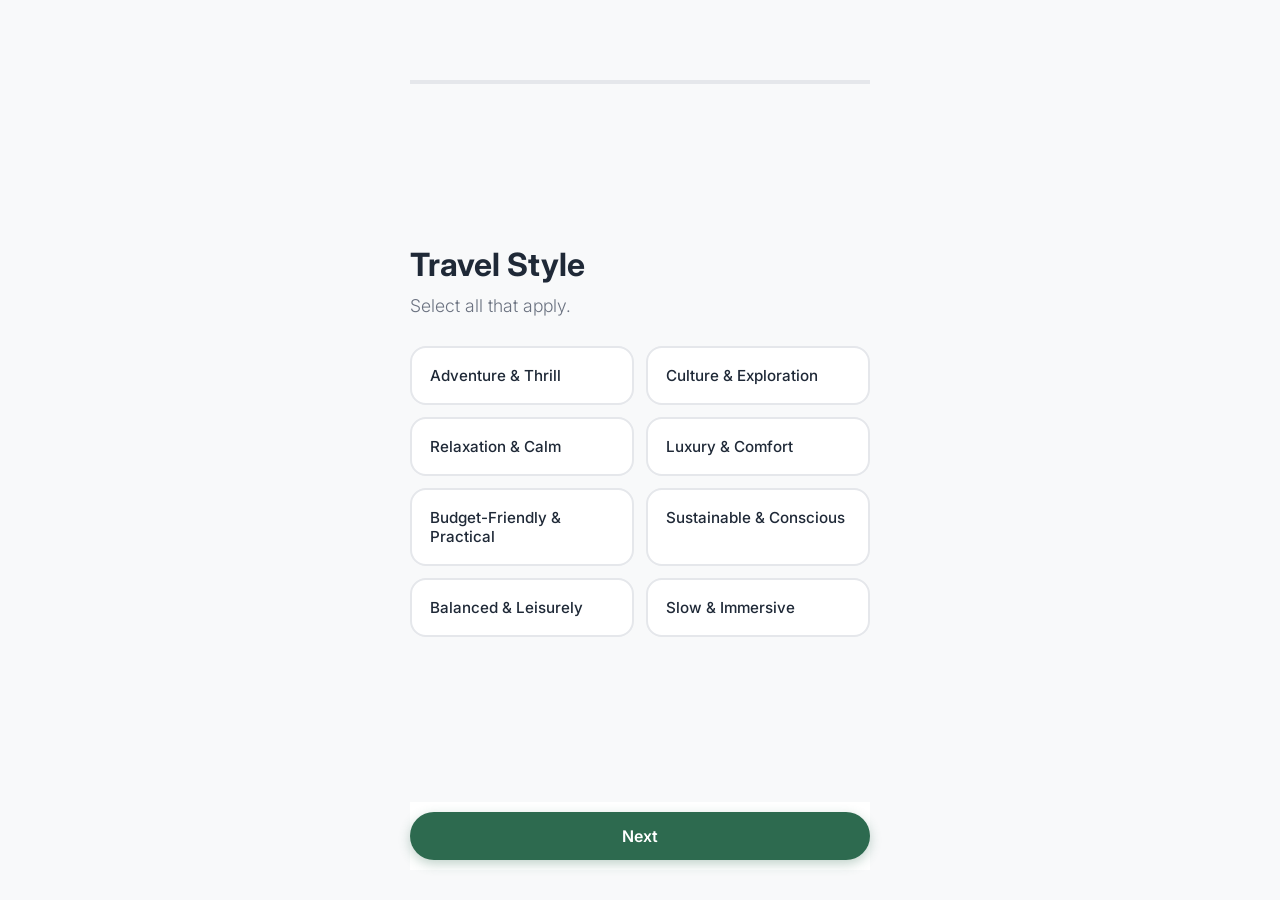
==== index.html @ 6dec11e9 "Initial commit" ====
<!DOCTYPE html>
<html lang="en">
<head>
    <meta charset="UTF-8">
    <meta name="viewport" content="width=device-width, initial-scale=1.0, maximum-scale=1.0, user-scalable=no">
    <title>Airfinity 🌎</title>
    <link rel="stylesheet" href="style.css">
    <link rel="preconnect" href="https://fonts.googleapis.com">
    <link rel="preconnect" href="https://fonts.gstatic.com" crossorigin>
    <link href="https://fonts.googleapis.com/css2?family=Inter:wght@300;400;600;800&display=swap" rel="stylesheet">
</head>
<body>

    <!-- Header -->
    <header id="app-header" class="hidden">
        <div class="logo">🌎 Airfinity</div>
        <nav>
            <span class="nav-link" onclick="app.showProfile()">Profile</span>
            <span class="nav-link" onclick="app.showFeed()">Feed</span>
        </nav>
    </header>

    <!-- Main Content -->
    <main>
        
        <!-- SECTION: Onboarding (Flash Card Style) -->
        <section id="onboarding">
            <!-- Progress Bar (Fixed Top) -->
            <div class="progress-track">
                <div class="progress-fill" id="progress-fill"></div>
            </div>

            <!-- Card Container -->
            <div id="card-container" class="card-enter">
                <!-- Content injected via JS -->
            </div>

            <!-- Navigation Buttons (Fixed Bottom) -->
            <div class="onboarding-nav">
                <button id="btn-back" class="btn btn-ghost hidden" onclick="onboarding.prevStep()">Back</button>
                <button id="btn-next" class="btn btn-primary" onclick="onboarding.nextStep()">Next</button>
            </div>
        </section>

        <!-- SECTION: Feed (TikTok Style) -->
        <section id="feed" class="hidden">
            <!-- Feed items injected via JS -->
        </section>

        <!-- SECTION: Profile -->
        <section id="profile" class="hidden">
            <div class="profile-header">
                <div class="avatar" id="profile-avatar">?</div>
                <h2 id="profile-name">User</h2>
                <p class="text-muted">Traveler Profile</p>
            </div>
            
            <div class="profile-section">
                <h3>My Preferences</h3>
                <div id="profile-prefs" class="pref-list"></div>
            </div>

            <div class="profile-section">
                <h3>Saved Locations</h3>
                <div id="profile-saved" class="saved-list">
                    <p class="text-muted">No saved locations yet.</p>
                </div>
            </div>
            
            <button class="btn btn-danger btn-block" onclick="app.resetApp()">Reset Profile</button>
        </section>

    </main>

    <!-- Details Modal -->
    <div id="modal">
        <div class="modal-content">
            <div class="modal-hero">
                <img src="" alt="" class="modal-img" id="modal-img">
                <button class="modal-close" onclick="app.closeModal()">✕</button>
            </div>
            <div class="modal-body">
                <h2 id="modal-title">Location Name</h2>
                <div class="match-badge" id="modal-score">95% Match</div>
                <p id="modal-desc" class="text-muted">Description...</p>
                
                <div id="modal-tags" class="feed-tags"></div>

                <div style="margin-top: 30px;">
                    <button class="btn btn-primary btn-block" id="modal-save-btn">Save Location</button>
                    <a href="#" target="_blank" id="modal-book-btn" class="btn btn-outline btn-block book-link">Book Now</a>
                </div>
            </div>
        </div>
    </div>

    <script src="script.js"></script>
</body>
</html>
---- style.css ----
/* --- VARIABLES & RESET --- */
:root {
    /* Palette: Earthy Greens, Black/White, Blue Accents */
    --primary: #2d6a4f;       /* Deep Earthy Green */
    --primary-hover: #1b4332;
    --accent: #4cc9f0;        /* Bright Blue */
    --accent-dark: #0077b6;
    
    --bg-body: #f8f9fa;
    --text-main: #1f2937;
    --text-muted: #6b7280;
    --card-bg: #ffffff;
    
    --radius-btn: 50px;
    --radius-card: 24px;
    --shadow: 0 10px 30px -10px rgba(0,0,0,0.15);
}

* {
    box-sizing: border-box;
    margin: 0;
    padding: 0;
    font-family: 'Inter', sans-serif;
    -webkit-tap-highlight-color: transparent;
}

body {
    background-color: var(--bg-body);
    color: var(--text-main);
    height: 100dvh;
    overflow: hidden;
    display: flex;
    flex-direction: column;
}

/* --- UTILITIES --- */
.hidden { display: none !important; }
.flex { display: flex; }
.flex-col { flex-direction: column; }
.center { align-items: center; justify-content: center; }
.text-muted { color: var(--text-muted); }

/* --- BUTTONS --- */
.btn {
    border: none;
    padding: 14px 32px;
    border-radius: var(--radius-btn);
    font-weight: 600;
    cursor: pointer;
    transition: all 0.2s ease;
    font-size: 1rem;
    display: inline-flex;
    align-items: center;
    justify-content: center;
    gap: 8px;
}
.btn:active { transform: scale(0.96); }
.btn-primary { background: var(--primary); color: white; width: 100%; box-shadow: 0 4px 12px rgba(45, 106, 79, 0.3); }
.btn-outline { border: 2px solid var(--primary); background: transparent; color: var(--primary); width: 100%; margin-top: 10px; text-decoration: none;}
.btn-ghost { background: transparent; color: var(--text-muted); width: auto; padding: 10px 20px; }
.btn-danger { background: #ef4444; color: white; width: 100%; margin-top: 40px; }

/* --- HEADER --- */
header {
    height: 60px;
    background: rgba(255, 255, 255, 0.95);
    backdrop-filter: blur(10px);
    display: flex;
    align-items: center;
    justify-content: space-between;
    padding: 0 24px;
    position: fixed;
    top: 0;
    width: 100%;
    z-index: 100;
    box-shadow: 0 1px 0 rgba(0,0,0,0.05);
}
.logo { font-size: 1.25rem; font-weight: 800; color: var(--text-main); letter-spacing: -0.5px; }
.nav-link { color: var(--primary); font-weight: 600; font-size: 0.95rem; cursor: pointer; margin-left: 20px; }

/* --- MAIN CONTAINER --- */
main {
    flex: 1;
    margin-top: 60px;
    height: calc(100dvh - 60px);
    position: relative;
    overflow: hidden;
}

/* --- ONBOARDING (Flash Card Style) --- */
#onboarding {
    height: 100%;
    display: flex;
    flex-direction: column;
    padding: 20px;
    max-width: 500px;
    margin: 0 auto;
    position: relative;
}

.progress-track {
    height: 4px;
    background: #e5e7eb;
    width: 100%;
    margin-bottom: 20px;
}
.progress-fill {
    height: 100%;
    background: var(--primary);
    width: 0%;
    transition: width 0.4s ease;
}

#card-container {
    flex: 1;
    display: flex;
    flex-direction: column;
    justify-content: center;
    overflow-y: auto; /* Allow scrolling if content is tall */
    padding-bottom: 80px; /* Space for bottom buttons */
}

/* Animation: Slide In From Right */
.card-enter {
    animation: slideInRight 0.4s cubic-bezier(0.16, 1, 0.3, 1);
}

@keyframes slideInRight {
    from { opacity: 0; transform: translateX(50px); }
    to { opacity: 1; transform: translateX(0); }
}

.onboarding-nav {
    position: absolute;
    bottom: 30px;
    left: 20px;
    right: 20px;
    display: flex;
    justify-content: space-between;
    background: white; /* Fallback for transparency */
    padding: 10px 0;
}

h2 { font-size: 2rem; line-height: 1.1; margin-bottom: 12px; color: var(--text-main); }
.subtitle { font-size: 1.1rem; color: var(--text-muted); margin-bottom: 30px; font-weight: 300; }

/* Options Grid */
.options-grid {
    display: grid;
    grid-template-columns: 1fr 1fr;
    gap: 12px;
    margin-bottom: 20px;
}
@media (max-width: 400px) { .options-grid { grid-template-columns: 1fr; } }

.option-card {
    background: white;
    border: 2px solid #e5e7eb;
    padding: 18px;
    border-radius: 16px;
    cursor: pointer;
    text-align: left;
    transition: all 0.2s;
    position: relative;
    overflow: hidden;
    font-size: 0.95rem;
    font-weight: 500;
}
.option-card.selected {
    border-color: var(--primary);
    background-color: #f0fdf4; /* Very light green */
    color: var(--primary);
}
.option-card.selected::after {
    content: '✓';
    position: absolute;
    right: 15px;
    top: 50%;
    transform: translateY(-50%);
    font-weight: bold;
}

.input-field {
    width: 100%;
    padding: 18px;
    border: 2px solid #e5e7eb;
    border-radius: 16px;
    font-size: 1.1rem;
    background: white;
    outline: none;
    transition: border 0.2s;
}
.input-field:focus { border-color: var(--primary); }

/* --- FEED SECTION --- */
#feed {
    height: 100%;
    width: 100%;
    overflow-y: scroll;
    scroll-snap-type: y mandatory;
    background: #000;
    position: relative;
}

.feed-item {
    height: 100dvh;
    width: 100%;
    scroll-snap-align: start;
    position: relative;
    display: flex;
    align-items: center;
    justify-content: center;
}

.feed-bg {
    position: absolute;
    top: 0; left: 0;
    width: 100%; height: 100%;
    object-fit: cover;
    z-index: 1;
}

/* Dark Gradient Overlay */
.feed-overlay {
    position: absolute;
    bottom: 0; left: 0;
    width: 100%;
    height: 50%; /* Cover bottom half */
    background: linear-gradient(to top, rgba(0,0,0,0.95) 10%, rgba(0,0,0,0.6) 50%, transparent 100%);
    z-index: 2;
    padding: 20px 20px 100px 20px; /* Bottom padding for interaction area */
    color: white;
    pointer-events: none;
}

.feed-info { pointer-events: auto; max-width: 90%; }
.feed-info h3 { font-size: 2rem; margin-bottom: 10px; text-shadow: 0 2px 4px rgba(0,0,0,0.5); font-weight: 700; }

.match-badge {
    background: var(--accent);
    color: #000;
    padding: 6px 12px;
    border-radius: 20px;
    font-size: 0.8rem;
    font-weight: 800;
    display: inline-block;
    margin-bottom: 12px;
    text-transform: uppercase;
    letter-spacing: 0.5px;
}

.feed-tags { display: flex; gap: 8px; flex-wrap: wrap; margin-top: 10px; }
.tag-pill { background: rgba(255,255,255,0.2); padding: 4px 10px; border-radius: 6px; font-size: 0.85rem; backdrop-filter: blur(4px); }

/* Floating Actions */
.feed-actions {
    position: absolute;
    right: 15px;
    bottom: 100px;
    z-index: 3;
    display: flex;
    flex-direction: column;
    gap: 20px;
    pointer-events: auto;
}

.action-btn {
    width: 56px;
    height: 56px;
    border-radius: 50%;
    background: rgba(255, 255, 255, 0.15);
    backdrop-filter: blur(10px);
    border: 1px solid rgba(255,255,255,0.2);
    color: white;
    display: flex;
    align-items: center;
    justify-content: center;
    font-size: 1.4rem;
    cursor: pointer;
    transition: all 0.2s;
}
.action-btn:active { transform: scale(0.85); }
.action-btn.saved { background: var(--primary); border-color: var(--primary); color: white; }

/* --- PROFILE SECTION --- */
#profile {
    height: 100%;
    overflow-y: auto;
    padding: 24px;
    background: var(--bg-body);
}
.profile-header { text-align: center; margin-bottom: 40px; padding-top: 20px; }
.avatar {
    width: 90px; height: 90px;
    background: var(--primary);
    color: white;
    font-size: 2.5rem;
    border-radius: 50%;
    display: flex;
    align-items: center;
    justify-content: center;
    margin: 0 auto 20px;
    box-shadow: var(--shadow);
}
.profile-section { margin-bottom: 40px; }
.profile-section h3 { 
    margin-bottom: 16px; 
    font-size: 0.9rem; 
    color: var(--text-muted); 
    text-transform: uppercase; 
    letter-spacing: 1px; 
    font-weight: 700;
}

.pref-list, .saved-list { display: grid; gap: 12px; }
.pref-item, .saved-item {
    background: white;
    padding: 16px;
    border-radius: 16px;
    box-shadow: 0 2px 8px rgba(0,0,0,0.04);
    display: flex;
    justify-content: space-between;
    align-items: center;
}
.saved-item img {
    width: 70px; height: 70px;
    object-fit: cover;
    border-radius: 12px;
    margin-right: 16px;
}
.saved-details h4 { font-size: 1.1rem; margin-bottom: 4px; }
.saved-details span { font-size: 0.85rem; color: var(--text-muted); }
.remove-btn { color: #ef4444; background: none; border: none; cursor: pointer; font-weight: 600; font-size: 0.9rem; }

/* --- MODAL --- */
#modal {
    position: fixed;
    top: 0; left: 0;
    width: 100%; height: 100%;
    background: rgba(0,0,0,0.6);
    z-index: 200;
    display: flex;
    align-items: flex-end; /* Slide up from bottom on mobile */
    justify-content: center;
    opacity: 0;
    pointer-events: none;
    transition: opacity 0.3s;
}
@media (min-width: 600px) { #modal { align-items: center; } }

#modal.active { opacity: 1; pointer-events: auto; }

.modal-content {
    background: white;
    width: 100%;
    max-width: 500px;
    border-radius: 24px 24px 0 0;
    overflow: hidden;
    max-height: 90vh;
    display: flex;
    flex-direction: column;
    transform: translateY(100%);
    transition: transform 0.3s cubic-bezier(0.16, 1, 0.3, 1);
}
@media (min-width: 600px) { 
    .modal-content { border-radius: 24px; transform: translateY(20px); opacity: 0; } 
}
#modal.active .modal-content { transform: translateY(0); opacity: 1; }

.modal-hero { position: relative; height: 250px; }
.modal-img { width: 100%; height: 100%; object-fit: cover; }
.modal-close {
    position: absolute; top: 15px; right: 15px;
    background: rgba(0,0,0,0.5); color: white;
    width: 36px; height: 36px; border-radius: 50%;
    display: flex; align-items: center; justify-content: center;
    cursor: pointer; border: none; backdrop-filter: blur(4px);
}

.modal-body { padding: 30px; overflow-y: auto; }
.modal-body h2 { font-size: 1.8rem; margin-bottom: 8px; }
.modal-body p { line-height: 1.6; margin: 15px 0; font-size: 1rem; }

.book-link {
    border-color: var(--accent-dark);
    color: var(--accent-dark);
    text-align: center;
    margin-top: 12px;
}
.book-link:hover { background: #f0f9ff; }
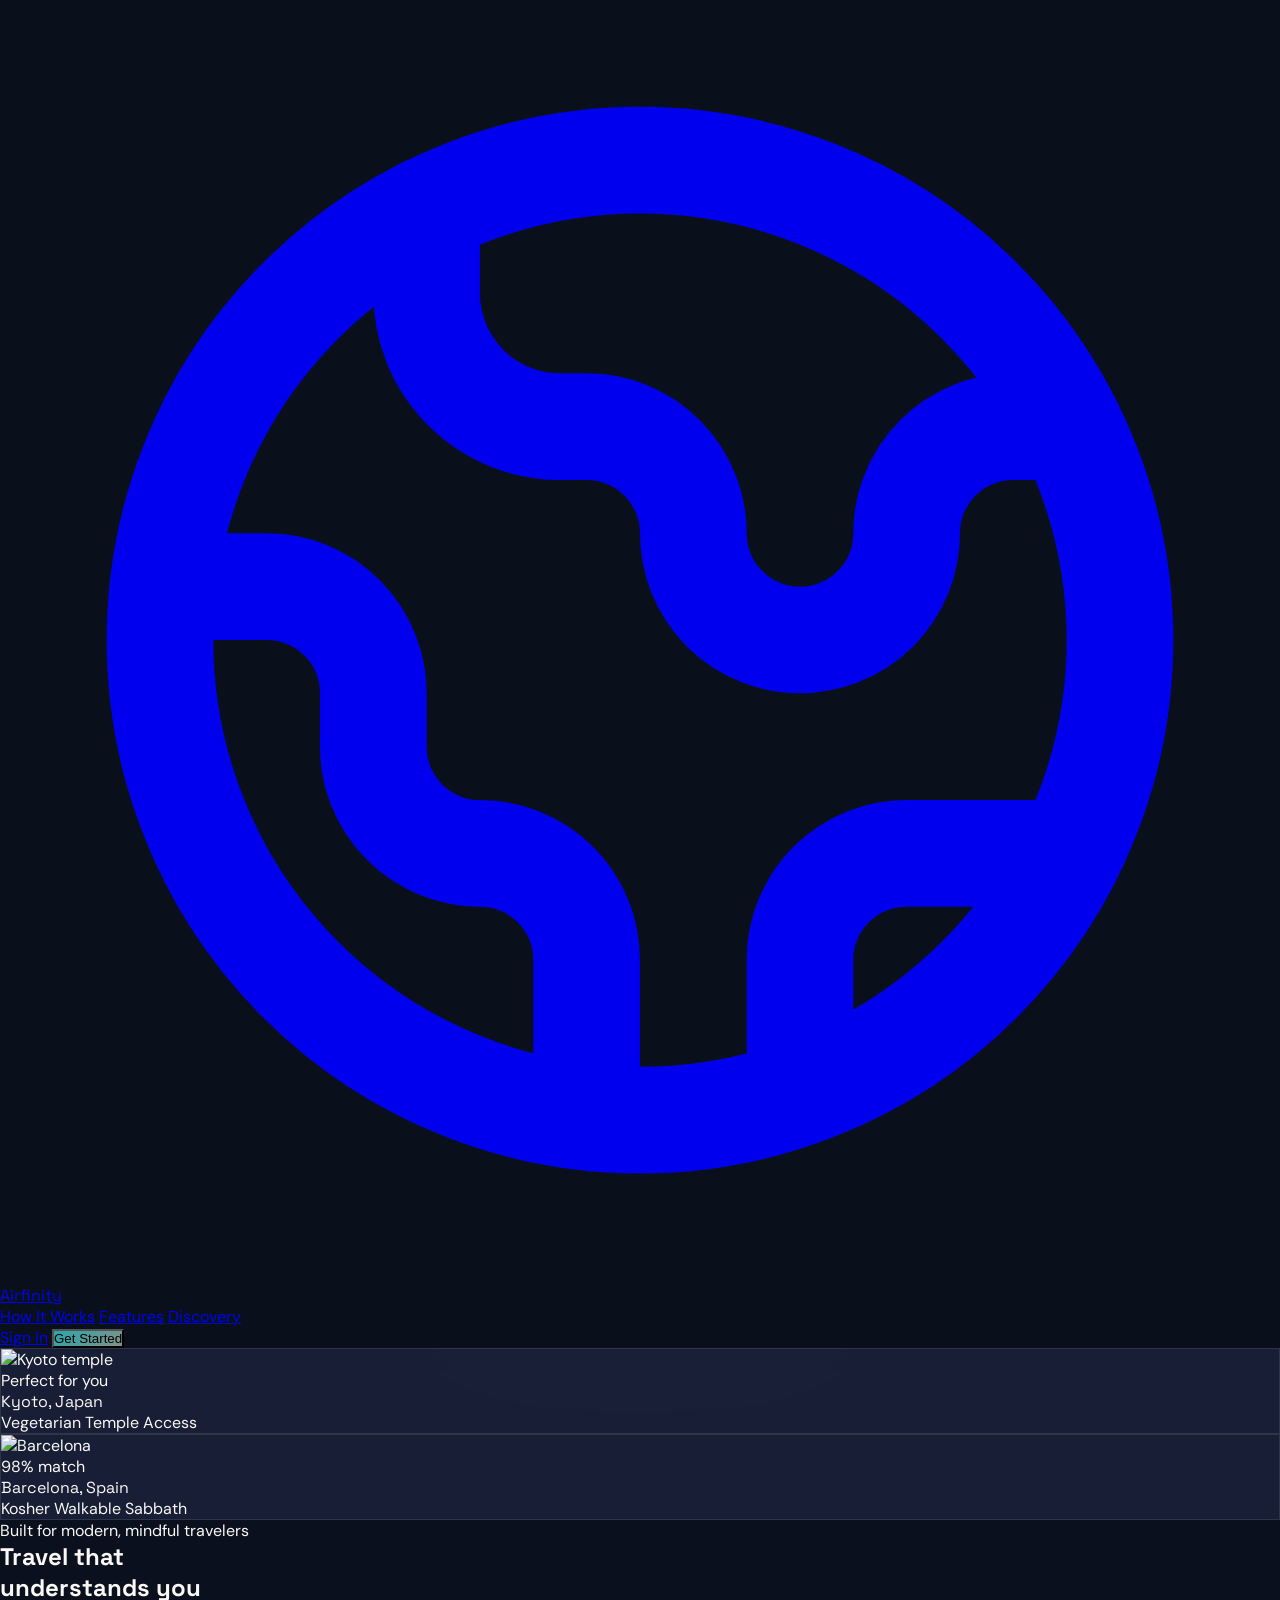
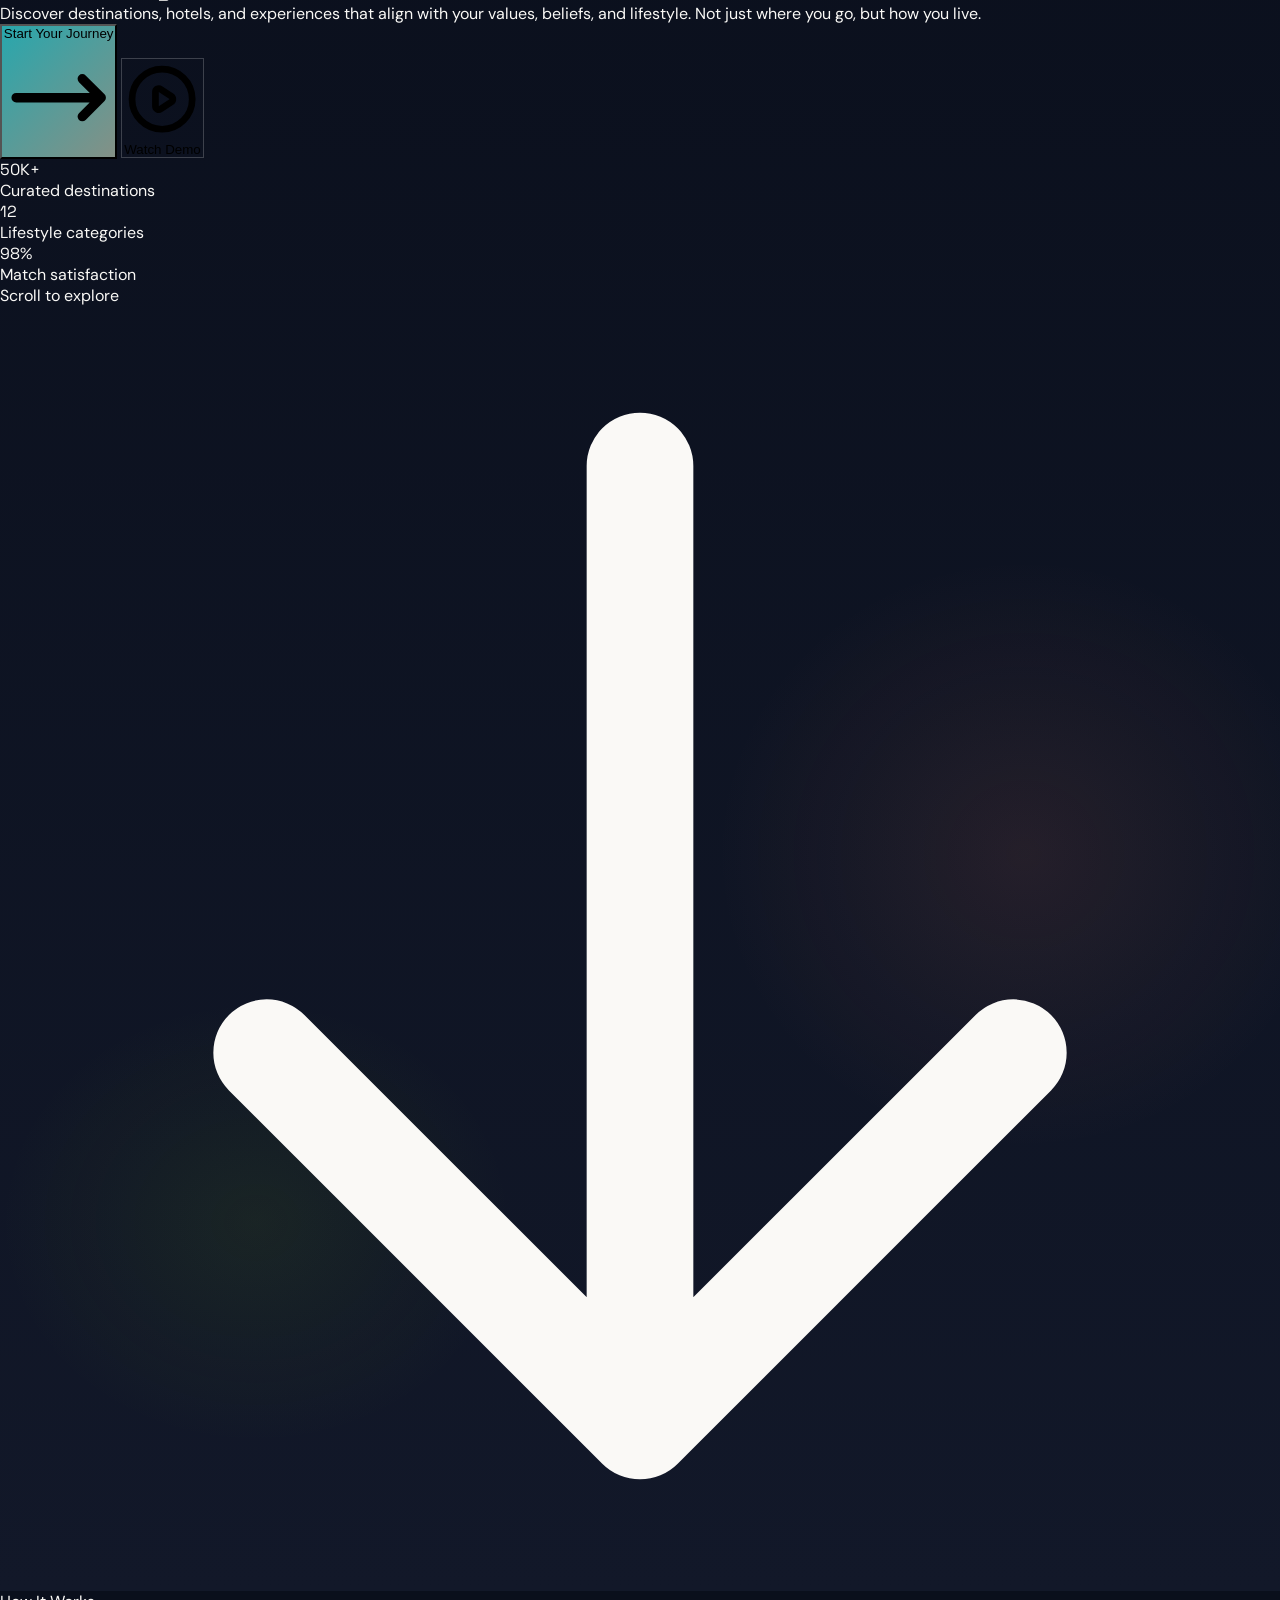
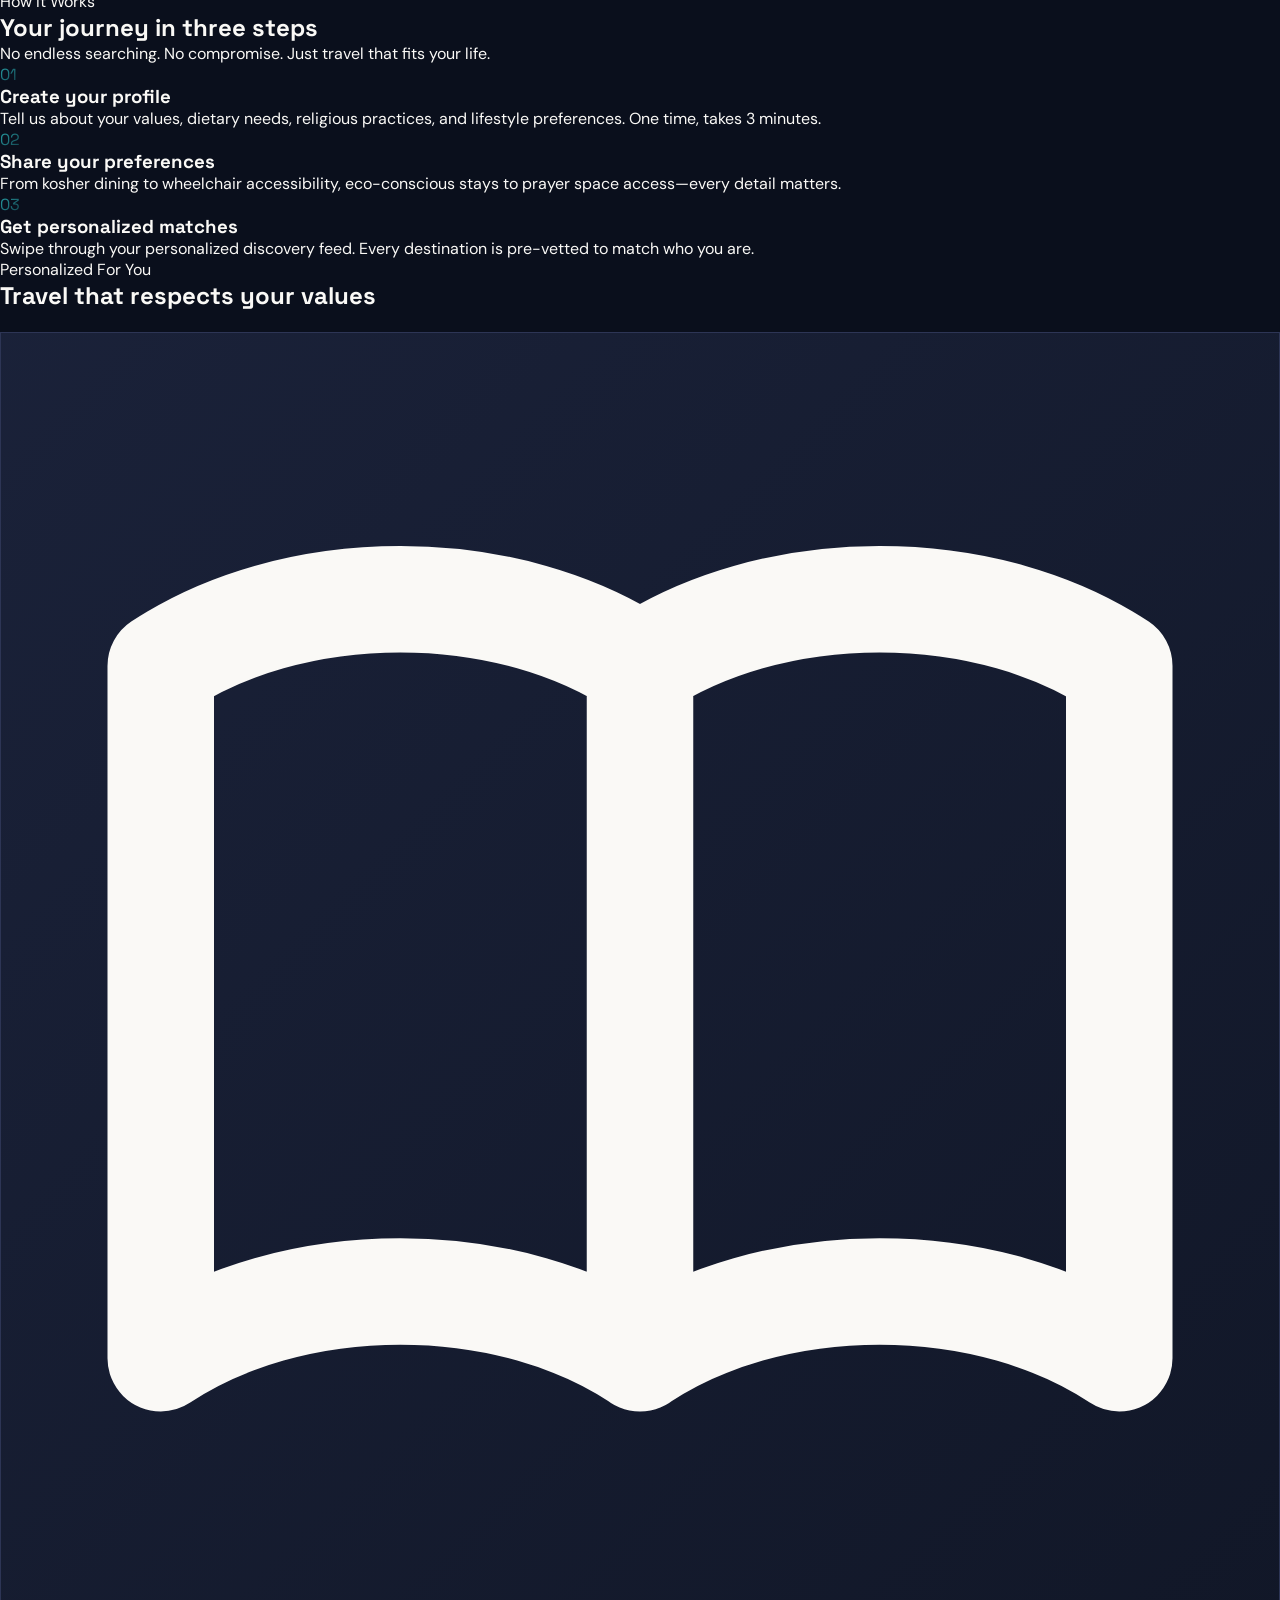
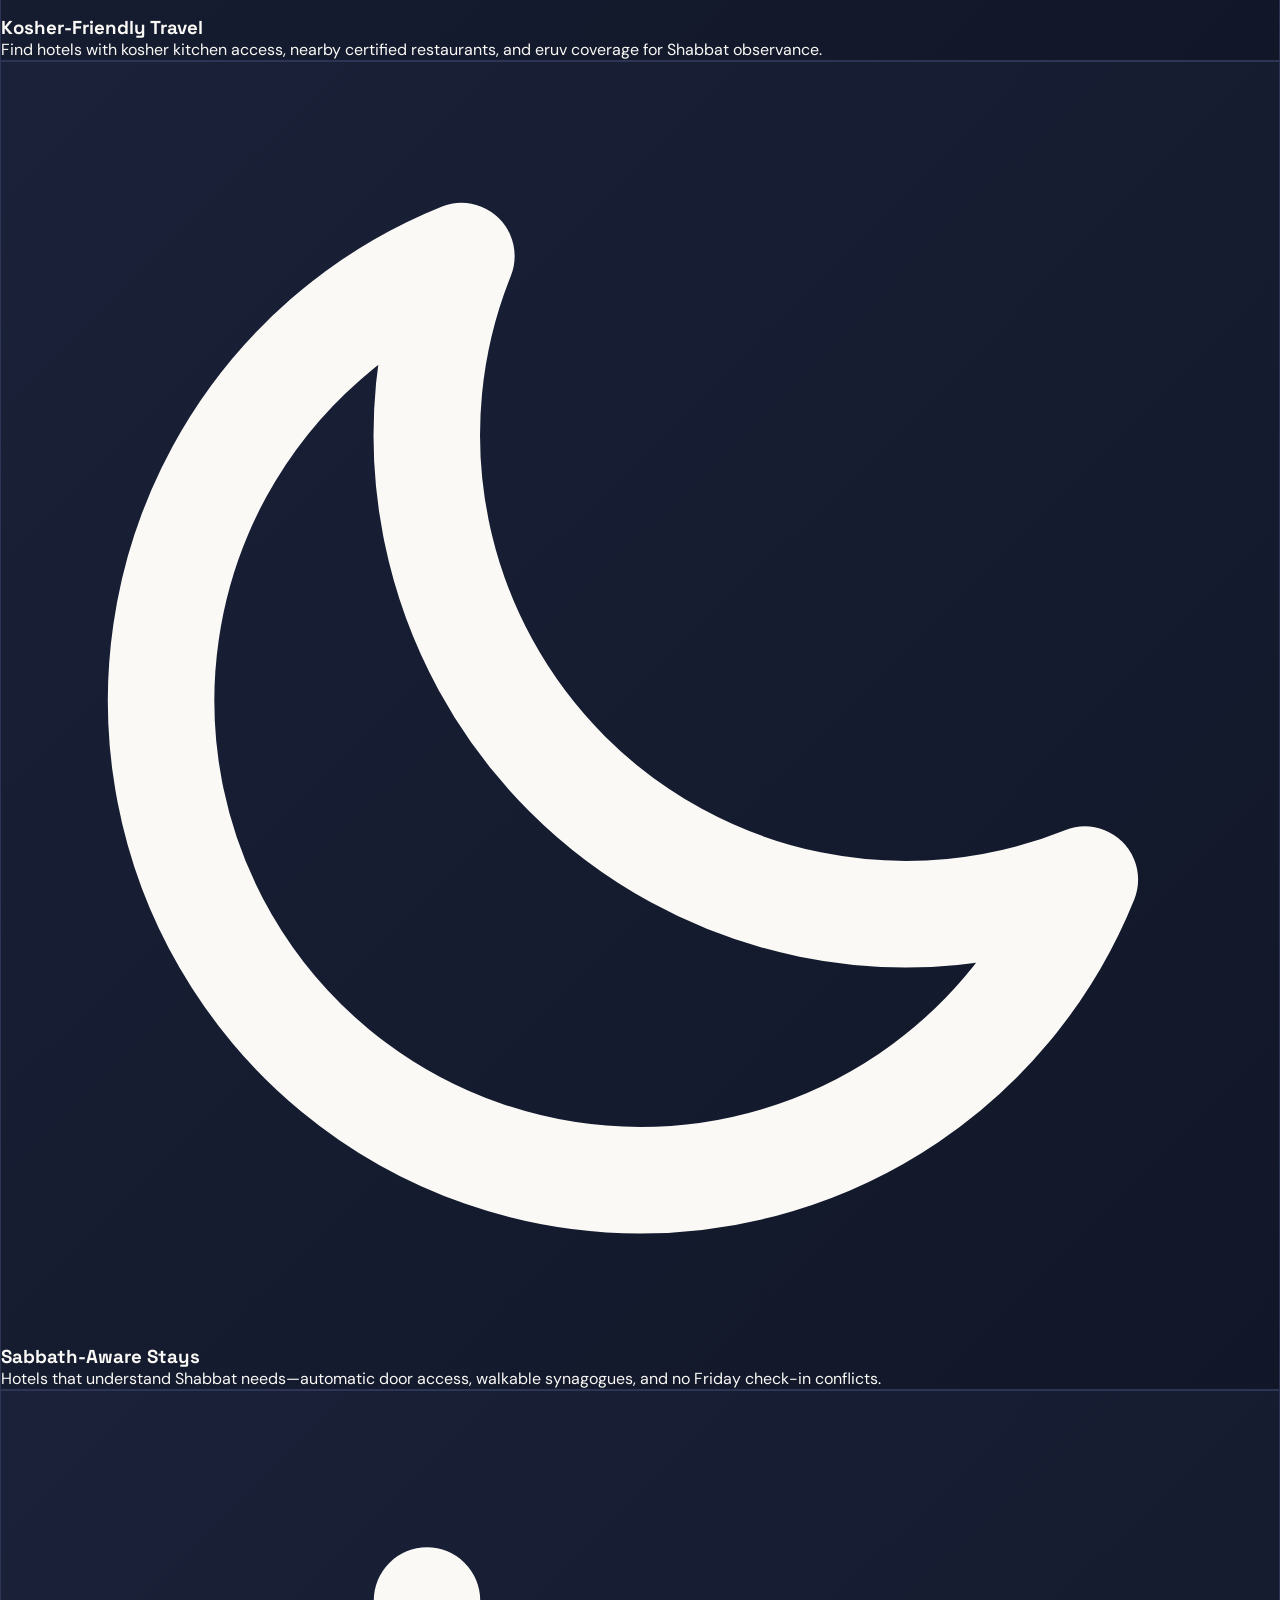
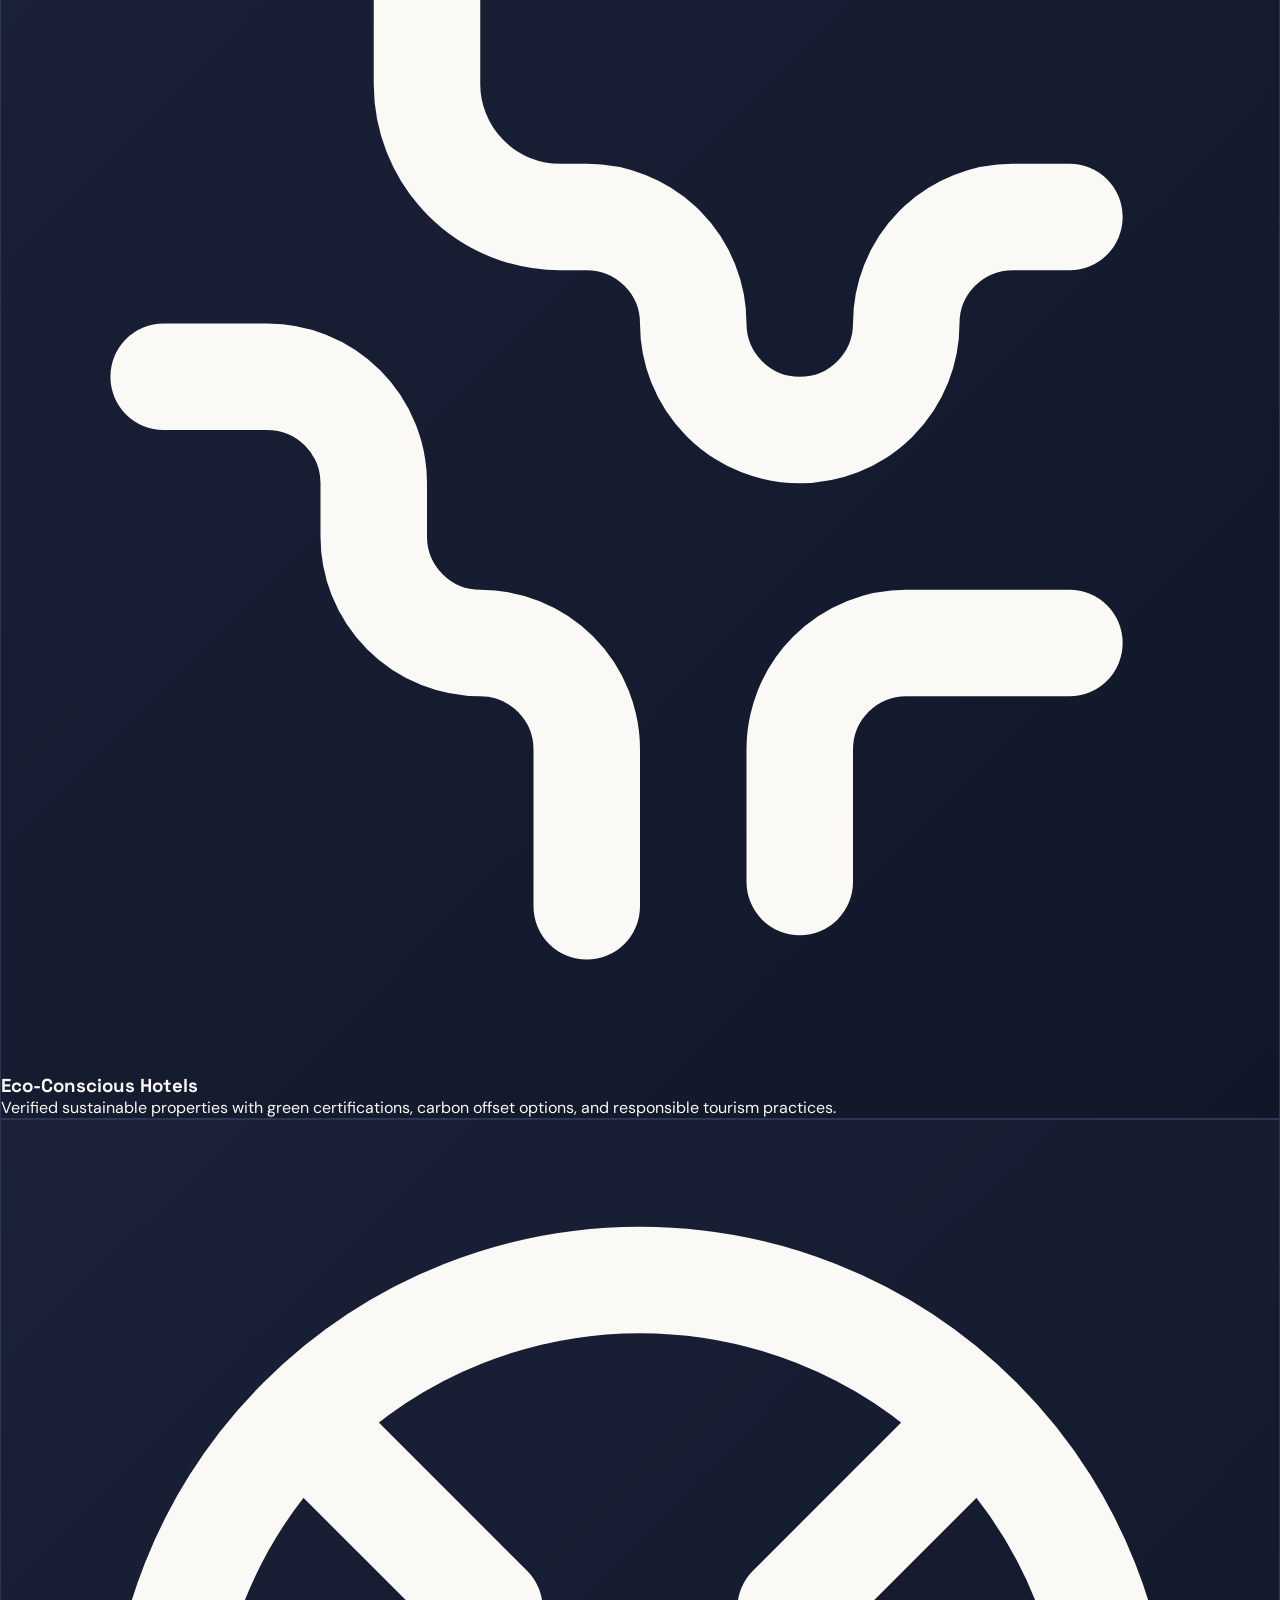
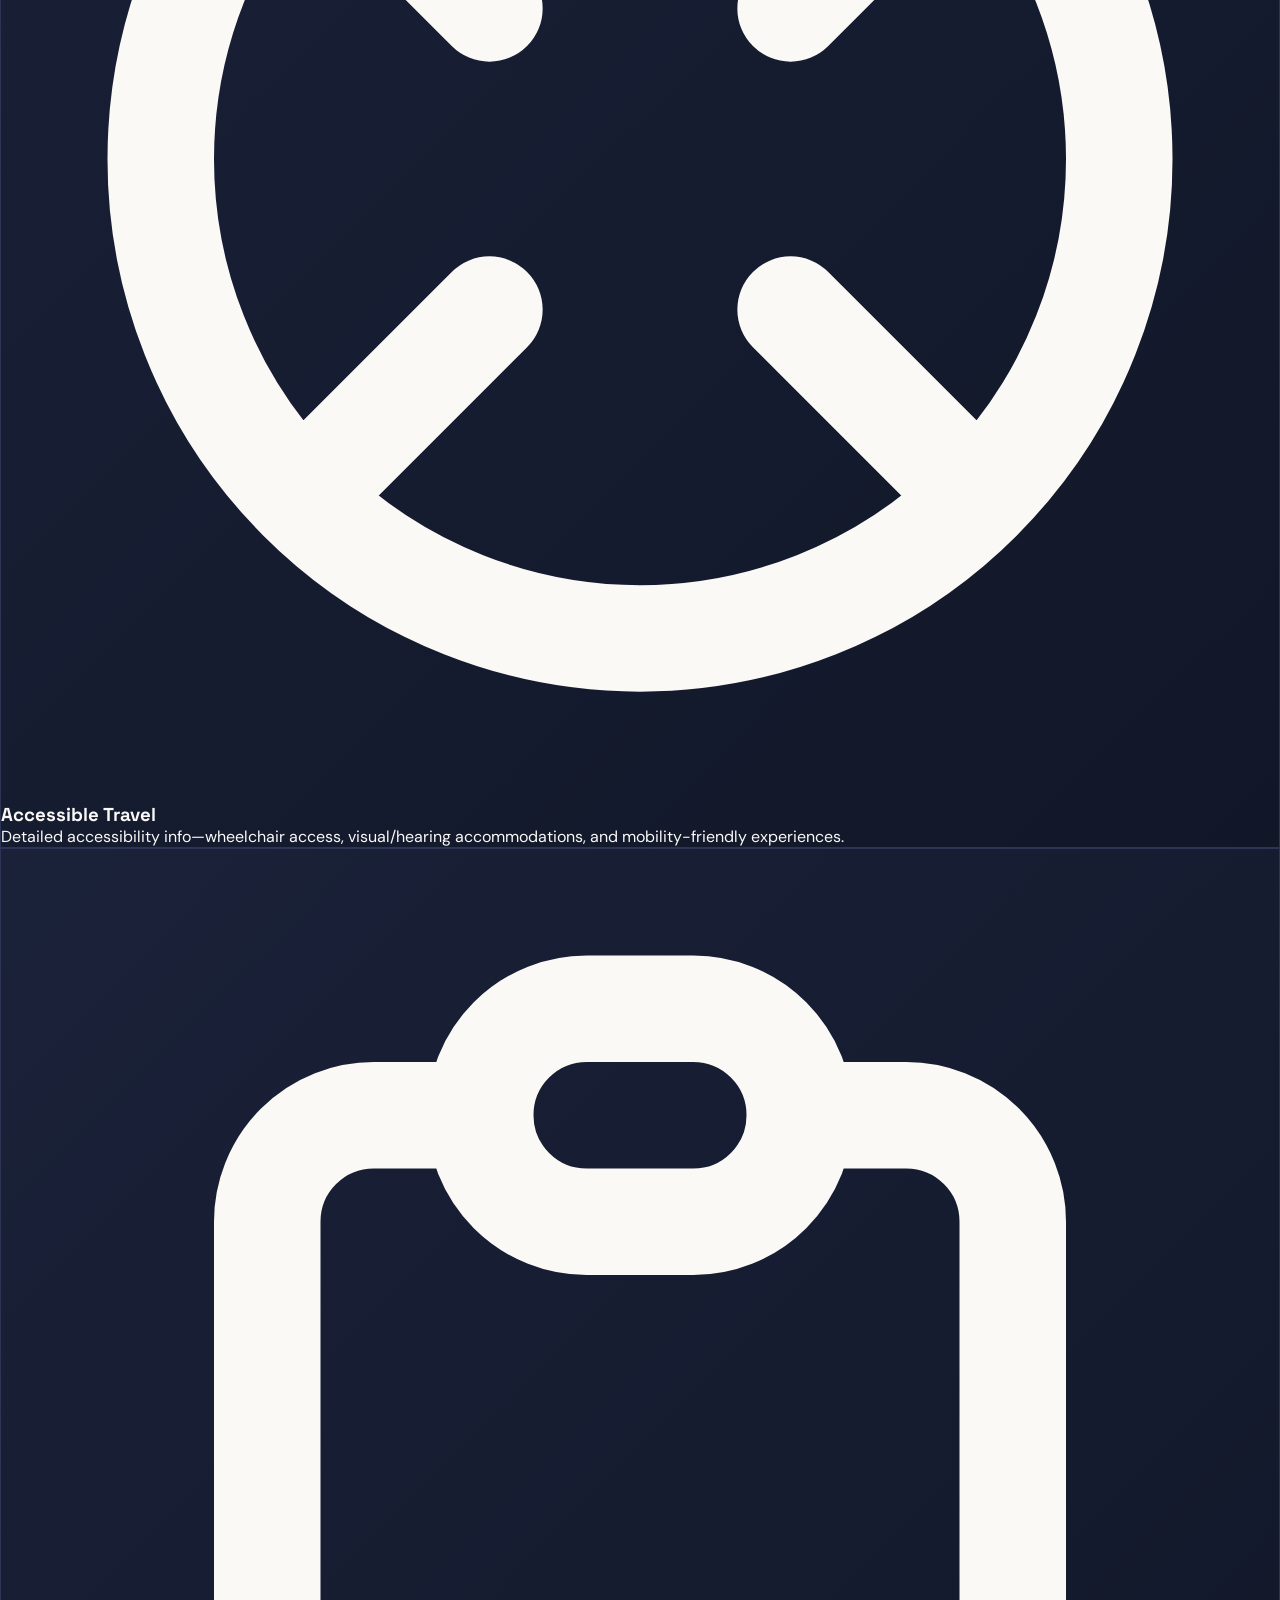
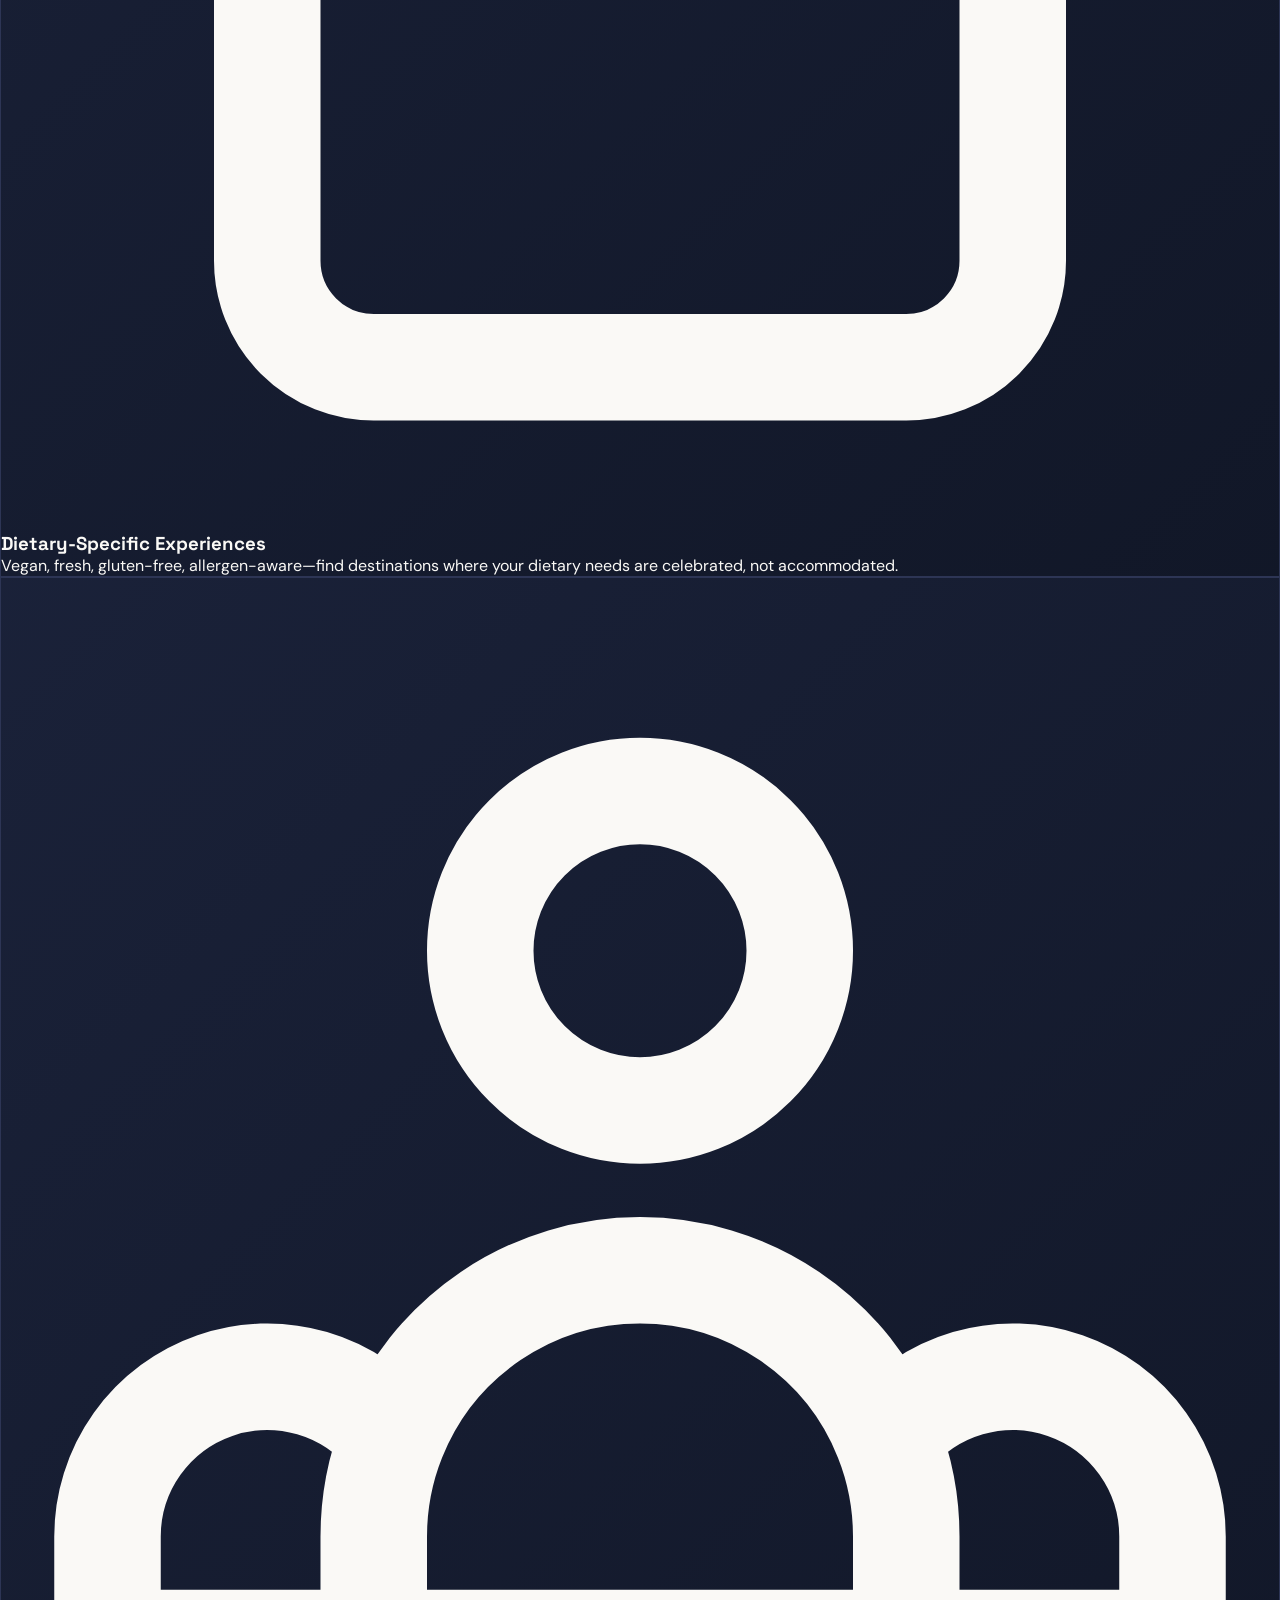
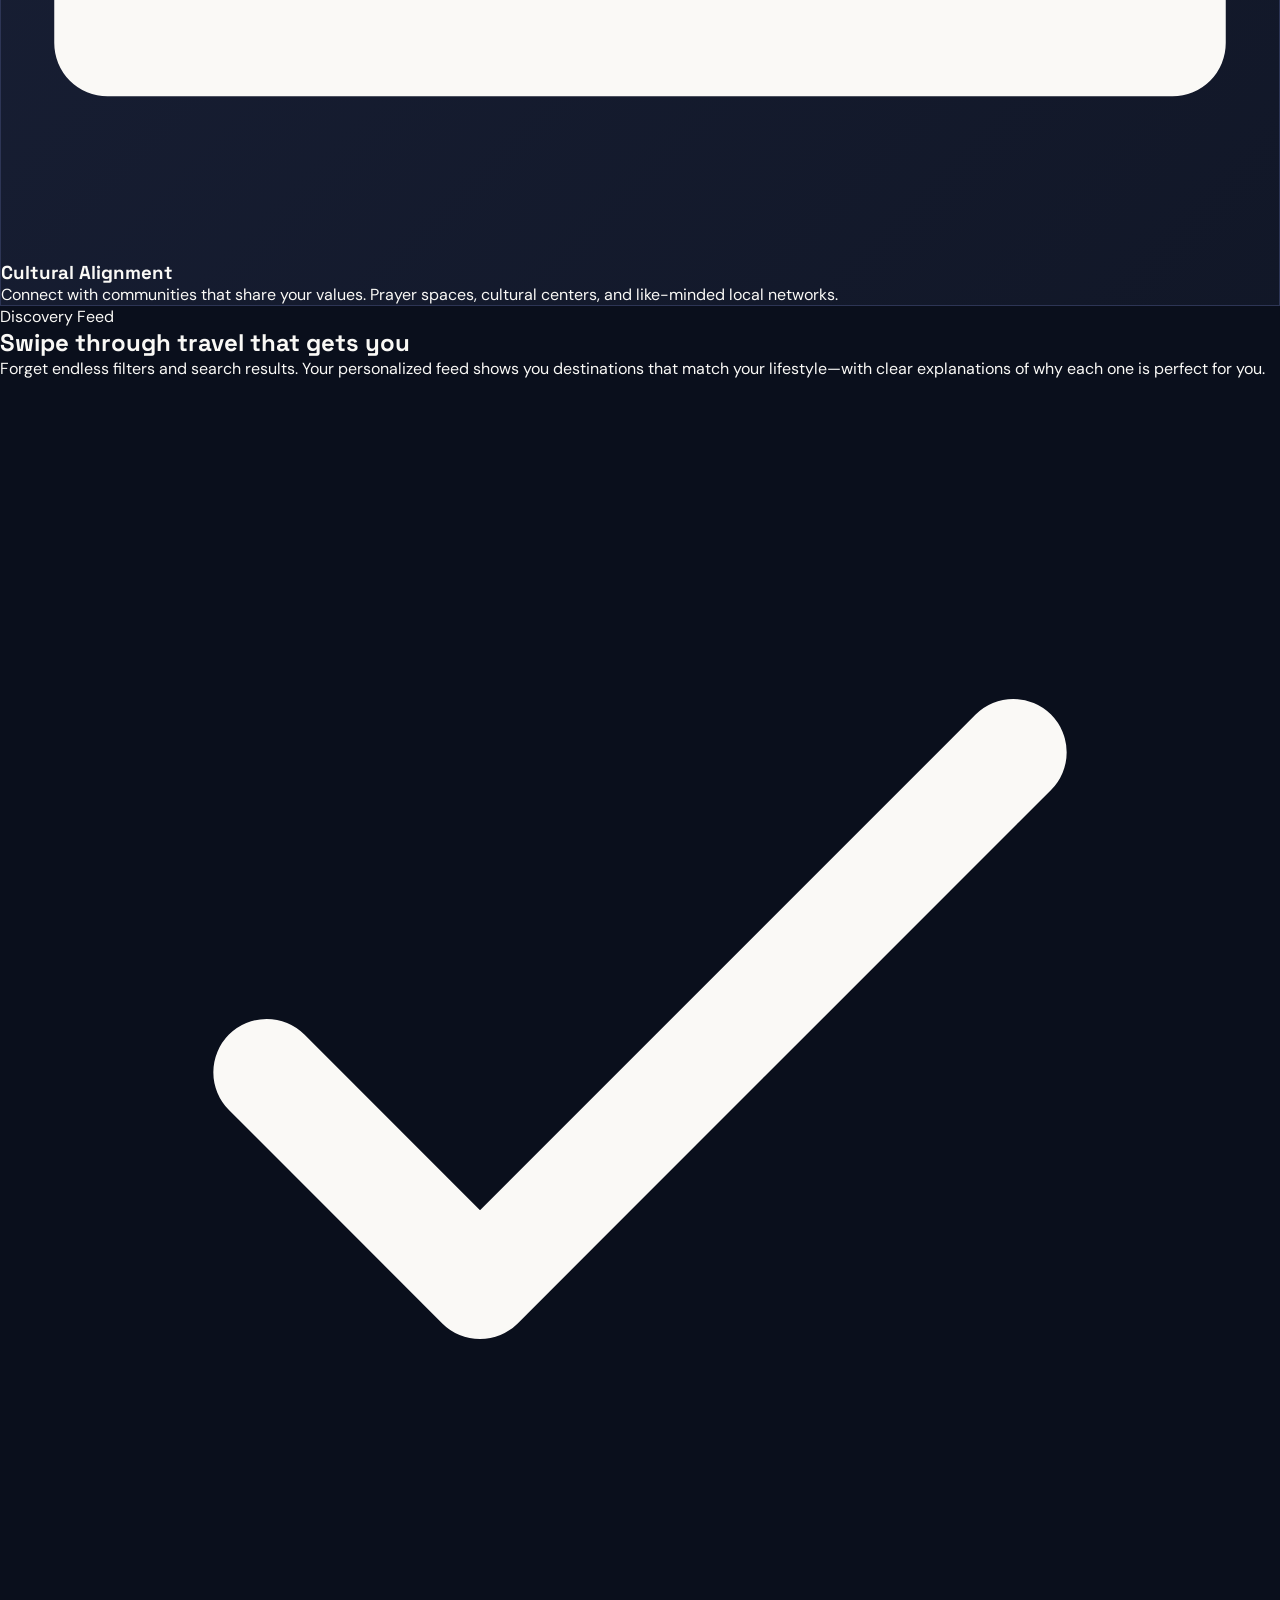
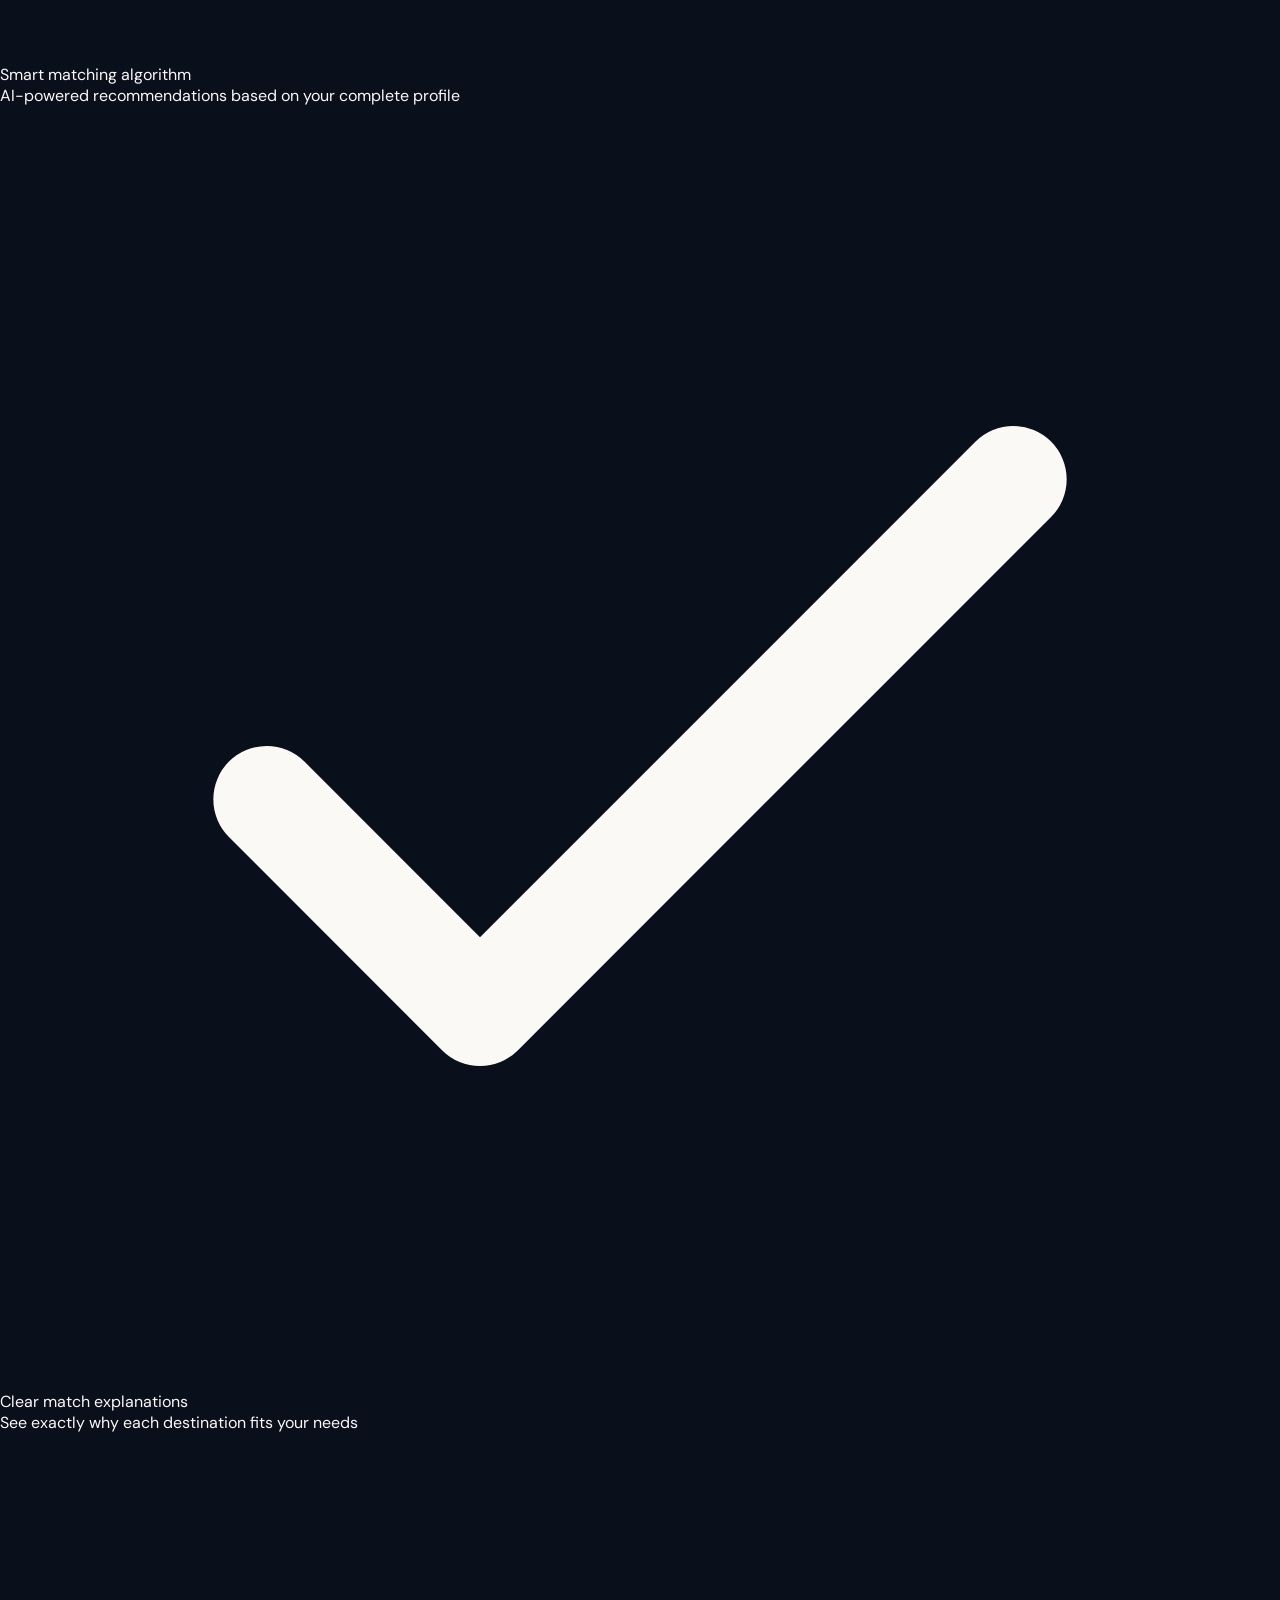
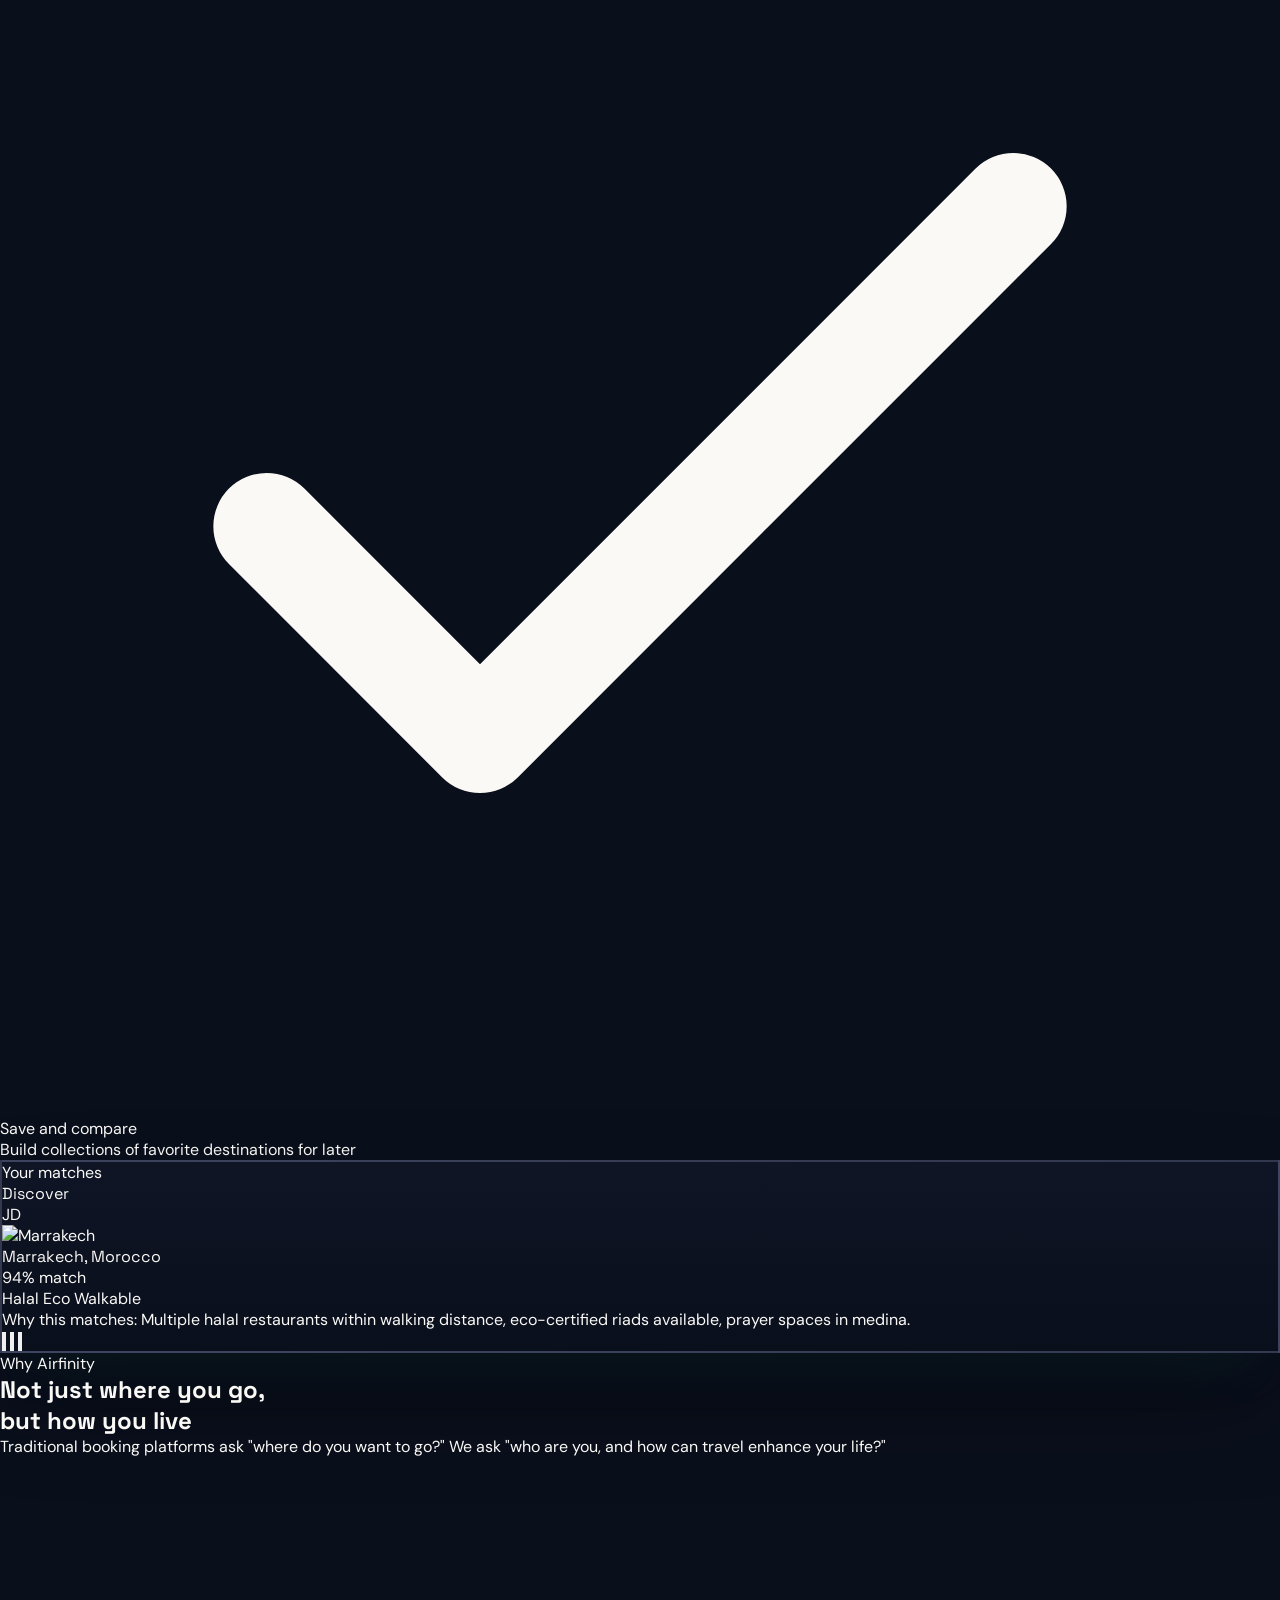
==== commit 83ebdf26: "Rename old_name.ext to new_name.ext" ====
--- a/index.html
+++ b/index.html
@@ -1,99 +1,1398 @@
 <!DOCTYPE html>
 <html lang="en">
 <head>
-    <meta charset="UTF-8">
-    <meta name="viewport" content="width=device-width, initial-scale=1.0, maximum-scale=1.0, user-scalable=no">
-    <title>Airfinity 🌎</title>
-    <link rel="stylesheet" href="style.css">
-    <link rel="preconnect" href="https://fonts.googleapis.com">
-    <link rel="preconnect" href="https://fonts.gstatic.com" crossorigin>
-    <link href="https://fonts.googleapis.com/css2?family=Inter:wght@300;400;600;800&display=swap" rel="stylesheet">
+  <meta charset="UTF-8">
+  <meta name="viewport" content="width=device-width, initial-scale=1.0">
+  <title>Airfinity Travel — Travel That Understands You</title>
+  <script src="https://cdn.tailwindcss.com"></script>
+  <link rel="preconnect" href="https://fonts.googleapis.com">
+  <link rel="preconnect" href="https://fonts.gstatic.com" crossorigin>
+  <link href="https://fonts.googleapis.com/css2?family=DM+Sans:ital,wght@0,400;0,500;0,600;0,700;1,400&family=Space+Grotesk:wght@400;500;600;700&display=swap" rel="stylesheet">
+  
+  <script>
+    tailwind.config = {
+      theme: {
+        extend: {
+          fontFamily: {
+            display: ['Space Grotesk', 'sans-serif'],
+            body: ['DM Sans', 'sans-serif'],
+          },
+          colors: {
+            midnight: '#0a0f1c',
+            deep: '#121829',
+            slate: '#1e2640',
+            cream: '#faf9f6',
+            teal: {
+              50: '#effcfc',
+              100: '#d7f6f6',
+              200: '#b4ebec',
+              300: '#80dbdd',
+              400: '#44c2c6',
+              500: '#28a7ad',
+              600: '#23858d',
+              700: '#236c73',
+              800: '#245a60',
+              900: '#224b50',
+            },
+            coral: '#e07a5f',
+            sage: '#84cc16',
+            gold: '#d4a373',
+          }
+        }
+      }
+    }
+  </script>
+  
+  <style>
+    :root {
+      --bg: #0a0f1c;
+      --bg-elevated: #121829;
+      --fg: #faf9f6;
+      --fg-muted: #9ca3af;
+      --accent: #28a7ad;
+      --accent-light: #44c2c6;
+      --coral: #e07a5f;
+      --sage: #84cc16;
+      --gold: #d4a373;
+      --card: #1e2640;
+      --border: #2d3555;
+    }
+    
+    * {
+      margin: 0;
+      padding: 0;
+      box-sizing: border-box;
+    }
+    
+    html {
+      scroll-behavior: smooth;
+    }
+    
+    body {
+      font-family: 'DM Sans', sans-serif;
+      background: var(--bg);
+      color: var(--fg);
+      overflow-x: hidden;
+    }
+    
+    /* Typography Scale */
+    .font-display {
+      font-family: 'Space Grotesk', sans-serif;
+    }
+    
+    /* Custom scrollbar */
+    ::-webkit-scrollbar {
+      width: 8px;
+    }
+    ::-webkit-scrollbar-track {
+      background: var(--bg);
+    }
+    ::-webkit-scrollbar-thumb {
+      background: var(--border);
+      border-radius: 4px;
+    }
+    ::-webkit-scrollbar-thumb:hover {
+      background: var(--accent);
+    }
+    
+    /* Animations */
+    @keyframes float {
+      0%, 100% { transform: translateY(0px) rotate(0deg); }
+      50% { transform: translateY(-20px) rotate(1deg); }
+    }
+    
+    @keyframes float-delayed {
+      0%, 100% { transform: translateY(0px) rotate(0deg); }
+      50% { transform: translateY(-15px) rotate(-1deg); }
+    }
+    
+    @keyframes pulse-glow {
+      0%, 100% { opacity: 0.4; transform: scale(1); }
+      50% { opacity: 0.6; transform: scale(1.05); }
+    }
+    
+    @keyframes slide-up {
+      from {
+        opacity: 0;
+        transform: translateY(40px);
+      }
+      to {
+        opacity: 1;
+        transform: translateY(0);
+      }
+    }
+    
+    @keyframes slide-in-left {
+      from {
+        opacity: 0;
+        transform: translateX(-40px);
+      }
+      to {
+        opacity: 1;
+        transform: translateX(0);
+      }
+    }
+    
+    @keyframes fade-in {
+      from { opacity: 0; }
+      to { opacity: 1; }
+    }
+    
+    @keyframes tag-pop {
+      0% { transform: scale(0.8); opacity: 0; }
+      100% { transform: scale(1); opacity: 1; }
+    }
+    
+    @keyframes gradient-shift {
+      0% { background-position: 0% 50%; }
+      50% { background-position: 100% 50%; }
+      100% { background-position: 0% 50%; }
+    }
+    
+    .animate-float {
+      animation: float 6s ease-in-out infinite;
+    }
+    
+    .animate-float-delayed {
+      animation: float-delayed 7s ease-in-out infinite;
+      animation-delay: 1s;
+    }
+    
+    .animate-pulse-glow {
+      animation: pulse-glow 4s ease-in-out infinite;
+    }
+    
+    .reveal {
+      opacity: 0;
+      transform: translateY(40px);
+      transition: opacity 0.8s cubic-bezier(0.16, 1, 0.3, 1), 
+                  transform 0.8s cubic-bezier(0.16, 1, 0.3, 1);
+    }
+    
+    .reveal.visible {
+      opacity: 1;
+      transform: translateY(0);
+    }
+    
+    .reveal-left {
+      opacity: 0;
+      transform: translateX(-40px);
+      transition: opacity 0.8s cubic-bezier(0.16, 1, 0.3, 1), 
+                  transform 0.8s cubic-bezier(0.16, 1, 0.3, 1);
+    }
+    
+    .reveal-left.visible {
+      opacity: 1;
+      transform: translateX(0);
+    }
+    
+    @media (prefers-reduced-motion: reduce) {
+      .animate-float,
+      .animate-float-delayed,
+      .animate-pulse-glow {
+        animation: none;
+      }
+      .reveal,
+      .reveal-left {
+        opacity: 1;
+        transform: none;
+        transition: none;
+      }
+    }
+    
+    /* Hero background layers */
+    .hero-gradient {
+      background: 
+        radial-gradient(ellipse 80% 50% at 50% -20%, rgba(40, 167, 173, 0.15) 0%, transparent 50%),
+        radial-gradient(ellipse 60% 40% at 80% 60%, rgba(224, 122, 95, 0.1) 0%, transparent 40%),
+        radial-gradient(ellipse 50% 30% at 20% 80%, rgba(132, 204, 22, 0.08) 0%, transparent 40%),
+        linear-gradient(180deg, var(--bg) 0%, var(--bg-elevated) 100%);
+    }
+    
+    /* Noise texture overlay */
+    .noise-overlay::before {
+      content: '';
+      position: absolute;
+      inset: 0;
+      background-image: url("data:image/svg+xml,%3Csvg viewBox='0 0 400 400' xmlns='http://www.w3.org/2000/svg'%3E%3Cfilter id='noiseFilter'%3E%3CfeTurbulence type='fractalNoise' baseFrequency='0.9' numOctaves='4' stitchTiles='stitch'/%3E%3C/filter%3E%3Crect width='100%25' height='100%25' filter='url(%23noiseFilter)'/%3E%3C/svg%3E");
+      opacity: 0.03;
+      pointer-events: none;
+    }
+    
+    /* Floating cards */
+    .floating-card {
+      backdrop-filter: blur(12px);
+      background: rgba(30, 38, 64, 0.7);
+      border: 1px solid rgba(255, 255, 255, 0.1);
+    }
+    
+    /* Feature cards */
+    .feature-card {
+      background: linear-gradient(135deg, rgba(30, 38, 64, 0.8) 0%, rgba(18, 24, 41, 0.9) 100%);
+      border: 1px solid var(--border);
+      transition: all 0.4s cubic-bezier(0.16, 1, 0.3, 1);
+    }
+    
+    .feature-card:hover {
+      transform: translateY(-8px);
+      border-color: var(--accent);
+      box-shadow: 0 20px 40px -12px rgba(40, 167, 173, 0.2);
+    }
+    
+    /* CTA Button */
+    .btn-primary {
+      background: linear-gradient(135deg, var(--accent) 0%, var(--coral) 100%);
+      background-size: 200% 200%;
+      transition: all 0.3s ease;
+    }
+    
+    .btn-primary:hover {
+      background-position: 100% 0%;
+      transform: translateY(-2px);
+      box-shadow: 0 12px 24px -8px rgba(40, 167, 173, 0.4);
+    }
+    
+    .btn-primary:active {
+      transform: translateY(0);
+    }
+    
+    .btn-secondary {
+      background: transparent;
+      border: 1px solid rgba(255, 255, 255, 0.2);
+      transition: all 0.3s ease;
+    }
+    
+    .btn-secondary:hover {
+      background: rgba(255, 255, 255, 0.05);
+      border-color: var(--accent);
+    }
+    
+    /* Mobile mockup */
+    .phone-frame {
+      background: linear-gradient(145deg, #2a3150 0%, #1a2038 100%);
+      border: 2px solid rgba(255, 255, 255, 0.1);
+      box-shadow: 
+        0 50px 100px -20px rgba(0, 0, 0, 0.5),
+        0 30px 60px -30px rgba(40, 167, 173, 0.2),
+        inset 0 1px 0 rgba(255, 255, 255, 0.1);
+    }
+    
+    .phone-screen {
+      background: linear-gradient(180deg, #0f1525 0%, #0a0f1c 100%);
+    }
+    
+    /* Tag pills */
+    .tag {
+      backdrop-filter: blur(8px);
+      transition: all 0.2s ease;
+    }
+    
+    .tag:hover {
+      transform: scale(1.05);
+    }
+    
+    /* Section divider */
+    .section-divider {
+      background: linear-gradient(90deg, transparent 0%, var(--border) 50%, transparent 100%);
+      height: 1px;
+    }
+    
+    /* Focus states */
+    *:focus-visible {
+      outline: 2px solid var(--accent);
+      outline-offset: 2px;
+    }
+    
+    /* Testimonial cards */
+    .testimonial-card {
+      background: linear-gradient(135deg, rgba(30, 38, 64, 0.6) 0%, rgba(18, 24, 41, 0.8) 100%);
+      border: 1px solid var(--border);
+    }
+    
+    /* Step number */
+    .step-number {
+      background: linear-gradient(135deg, var(--accent) 0%, rgba(40, 167, 173, 0.3) 100%);
+      -webkit-background-clip: text;
+      -webkit-text-fill-color: transparent;
+      background-clip: text;
+    }
+    
+    /* Grid pattern */
+    .grid-pattern {
+      background-image: 
+        linear-gradient(rgba(45, 53, 85, 0.3) 1px, transparent 1px),
+        linear-gradient(90deg, rgba(45, 53, 85, 0.3) 1px, transparent 1px);
+      background-size: 60px 60px;
+    }
+  </style>
 </head>
+
 <body>
+  <!-- ======================= -->
+  <!-- NAVIGATION -->
+  <!-- ======================= -->
+  <nav class="fixed top-0 left-0 right-0 z-50 transition-all duration-300" id="navbar">
+    <div class="max-w-7xl mx-auto px-6 py-4">
+      <div class="flex items-center justify-between">
+        <!-- Logo -->
+        <a href="#" class="flex items-center gap-2 group">
+          <div class="w-10 h-10 rounded-xl bg-gradient-to-br from-teal-400 to-teal-600 flex items-center justify-center transition-transform group-hover:scale-105">
+            <svg class="w-6 h-6 text-white" fill="none" viewBox="0 0 24 24" stroke="currentColor">
+              <path stroke-linecap="round" stroke-linejoin="round" stroke-width="2" d="M3.055 11H5a2 2 0 012 2v1a2 2 0 002 2 2 2 0 012 2v2.945M8 3.935V5.5A2.5 2.5 0 0010.5 8h.5a2 2 0 012 2 2 2 0 104 0 2 2 0 012-2h1.064M15 20.488V18a2 2 0 012-2h3.064M21 12a9 9 0 11-18 0 9 9 0 0118 0z" />
+            </svg>
+          </div>
+          <span class="font-display font-semibold text-xl text-cream">Airfinity</span>
+        </a>
+        
+        <!-- Desktop Nav -->
+        <div class="hidden md:flex items-center gap-8">
+          <a href="#how-it-works" class="text-sm text-gray-400 hover:text-cream transition-colors">How It Works</a>
+          <a href="#features" class="text-sm text-gray-400 hover:text-cream transition-colors">Features</a>
+          <a href="#discovery" class="text-sm text-gray-400 hover:text-cream transition-colors">Discovery</a>
+        </div>
+        
+        <!-- CTA -->
+        <div class="flex items-center gap-4">
+         <a href="index.html" class="hidden sm:block text-sm text-gray-400 hover:text-cream transition-colors">Sign In</a>
+         <button 
+          class="btn-primary px-5 py-2.5 rounded-full text-sm font-semibold text-white"
+          onclick="window.location.href='index.html'"
+          >
+          Get Started
+        </button>
+        </div>
+      </div>
+    </div>
+  </nav>
 
-    <!-- Header -->
-    <header id="app-header" class="hidden">
-        <div class="logo">🌎 Airfinity</div>
-        <nav>
-            <span class="nav-link" onclick="app.showProfile()">Profile</span>
-            <span class="nav-link" onclick="app.showFeed()">Feed</span>
-        </nav>
-    </header>
+  <!-- ======================= -->
+  <!-- HERO SECTION -->
+  <!-- ======================= -->
+  <section class="relative min-h-screen flex items-center hero-gradient noise-overlay overflow-hidden">
+    <!-- Background grid pattern -->
+    <div class="absolute inset-0 grid-pattern opacity-30"></div>
+    
+    <!-- Floating orbs -->
+    <div class="absolute top-1/4 left-10 w-64 h-64 rounded-full bg-teal-500/10 blur-3xl animate-pulse-glow"></div>
+    <div class="absolute bottom-1/4 right-10 w-80 h-80 rounded-full bg-coral/10 blur-3xl animate-pulse-glow" style="animation-delay: 2s;"></div>
+    <div class="absolute top-1/2 left-1/2 w-96 h-96 rounded-full bg-teal-400/5 blur-3xl"></div>
+    
+    <!-- Floating destination cards -->
+    <div class="absolute top-32 right-[10%] floating-card rounded-2xl p-4 w-56 animate-float hidden lg:block">
+      <div class="flex items-center gap-3 mb-3">
+        <div class="w-12 h-12 rounded-xl overflow-hidden">
+          <img src="https://images.unsplash.com/photo-1555400038-63f5ba517a47?w=100&h=100&fit=crop" alt="Kyoto temple" class="w-full h-full object-cover">
+        </div>
+        <div>
+          <p class="text-xs text-gray-400">Perfect for you</p>
+          <p class="font-display font-medium text-sm">Kyoto, Japan</p>
+        </div>
+      </div>
+      <div class="flex flex-wrap gap-1.5">
+        <span class="tag px-2 py-1 rounded-full bg-teal-500/20 text-teal-300 text-xs">Vegetarian</span>
+        <span class="tag px-2 py-1 rounded-full bg-sage/20 text-sage text-xs">Temple Access</span>
+      </div>
+    </div>
+    
+    <div class="absolute bottom-40 left-[8%] floating-card rounded-2xl p-4 w-60 animate-float-delayed hidden lg:block">
+      <div class="flex items-center gap-3 mb-3">
+        <div class="w-12 h-12 rounded-xl overflow-hidden">
+          <img src="https://images.unsplash.com/photo-1580619305218-8423a7ef79b4?w=100&h=100&fit=crop" alt="Barcelona" class="w-full h-full object-cover">
+        </div>
+        <div>
+          <p class="text-xs text-gray-400">98% match</p>
+          <p class="font-display font-medium text-sm">Barcelona, Spain</p>
+        </div>
+      </div>
+      <div class="flex flex-wrap gap-1.5">
+        <span class="tag px-2 py-1 rounded-full bg-coral/20 text-coral text-xs">Kosher</span>
+        <span class="tag px-2 py-1 rounded-full bg-teal-500/20 text-teal-300 text-xs">Walkable</span>
+        <span class="tag px-2 py-1 rounded-full bg-gold/20 text-gold text-xs">Sabbath</span>
+      </div>
+    </div>
+    
+    <!-- Main content -->
+    <div class="relative z-10 max-w-7xl mx-auto px-6 pt-24 pb-16">
+      <div class="max-w-4xl">
+        <!-- Trust badge -->
+        <div class="inline-flex items-center gap-2 px-4 py-2 rounded-full bg-white/5 border border-white/10 mb-8 reveal" style="transition-delay: 0.1s;">
+          <span class="w-2 h-2 rounded-full bg-sage animate-pulse"></span>
+          <span class="text-sm text-gray-300">Built for modern, mindful travelers</span>
+        </div>
+        
+        <!-- Headline -->
+        <h1 class="font-display font-bold text-5xl sm:text-6xl lg:text-7xl text-cream leading-[1.1] mb-6 reveal" style="transition-delay: 0.2s;">
+          Travel that<br>
+          <span class="bg-gradient-to-r from-teal-400 via-teal-300 to-coral bg-clip-text text-transparent">understands</span> you
+        </h1>
+        
+        <!-- Subheadline -->
+        <p class="text-xl sm:text-2xl text-gray-400 max-w-2xl mb-10 reveal" style="transition-delay: 0.3s;">
+          Discover destinations, hotels, and experiences that align with your values, beliefs, and lifestyle. Not just where you go, but how you live.
+        </p>
+        
+        <!-- CTAs -->
+<div class="flex flex-col sm:flex-row gap-4 reveal" style="transition-delay: 0.4s;">
+  <button 
+    class="btn-primary px-8 py-4 rounded-full text-lg font-semibold text-white inline-flex items-center justify-center gap-2 group"
+    onclick="window.location.href='index.html'"
+  >
+    Start Your Journey
+    <svg class="w-5 h-5 transition-transform group-hover:translate-x-1" fill="none" viewBox="0 0 24 24" stroke="currentColor"> 
+      <path stroke-linecap="round" stroke-linejoin="round" stroke-width="2" d="M17 8l4 4m0 0l-4 4m4-4H3" />
+    </svg>
+  </button>
 
-    <!-- Main Content -->
-    <main>
-        
-        <!-- SECTION: Onboarding (Flash Card Style) -->
-        <section id="onboarding">
-            <!-- Progress Bar (Fixed Top) -->
-            <div class="progress-track">
-                <div class="progress-fill" id="progress-fill"></div>
-            </div>
+  <button class="btn-secondary px-8 py-4 rounded-full text-lg font-medium text-cream inline-flex items-center justify-center gap-2">
+    <svg class="w-5 h-5" fill="none" viewBox="0 0 24 24" stroke="currentColor">
+      <path stroke-linecap="round" stroke-linejoin="round" stroke-width="2" d="M14.752 11.168l-3.197-2.132A1 1 0 0010 9.87v4.263a1 1 0 001.555.832l3.197-2.132a1 1 0 000-1.664z" />
+      <path stroke-linecap="round" stroke-linejoin="round" stroke-width="2" d="M21 12a9 9 0 11-18 0 9 9 0 0118 0z" />
+    </svg>
+    Watch Demo
+  </button>
+</div>
+        
+        <!-- Stats -->
+        <div class="flex flex-wrap gap-8 mt-16 pt-8 border-t border-white/10 reveal" style="transition-delay: 0.5s;">
+          <div>
+            <p class="font-display font-bold text-3xl text-cream">50K+</p>
+            <p class="text-sm text-gray-400">Curated destinations</p>
+          </div>
+          <div>
+            <p class="font-display font-bold text-3xl text-cream">12</p>
+            <p class="text-sm text-gray-400">Lifestyle categories</p>
+          </div>
+          <div>
+            <p class="font-display font-bold text-3xl text-cream">98%</p>
+            <p class="text-sm text-gray-400">Match satisfaction</p>
+          </div>
+        </div>
+      </div>
+    </div>
+    
+    <!-- Scroll indicator -->
+    <div class="absolute bottom-8 left-1/2 -translate-x-1/2 flex flex-col items-center gap-2 animate-bounce">
+      <span class="text-xs text-gray-500">Scroll to explore</span>
+      <svg class="w-5 h-5 text-gray-500" fill="none" viewBox="0 0 24 24" stroke="currentColor">
+        <path stroke-linecap="round" stroke-linejoin="round" stroke-width="2" d="M19 14l-7 7m0 0l-7-7m7 7V3" />
+      </svg>
+    </div>
+  </section>
 
-            <!-- Card Container -->
-            <div id="card-container" class="card-enter">
-                <!-- Content injected via JS -->
-            </div>
+  <!-- ======================= -->
+  <!-- HOW IT WORKS -->
+  <!-- ======================= -->
+  <section id="how-it-works" class="relative py-24 lg:py-32 bg-deep">
+    <div class="max-w-7xl mx-auto px-6">
+      <!-- Section header -->
+      <div class="text-center max-w-2xl mx-auto mb-16">
+        <p class="text-teal-400 font-medium mb-4 reveal">How It Works</p>
+        <h2 class="font-display font-bold text-4xl sm:text-5xl text-cream mb-6 reveal" style="transition-delay: 0.1s;">
+          Your journey in three steps
+        </h2>
+        <p class="text-lg text-gray-400 reveal" style="transition-delay: 0.2s;">
+          No endless searching. No compromise. Just travel that fits your life.
+        </p>
+      </div>
+      
+      <!-- Steps -->
+      <div class="grid md:grid-cols-3 gap-8 lg:gap-12">
+        <!-- Step 1 -->
+        <div class="relative reveal" style="transition-delay: 0.3s;">
+          <div class="text-center md:text-left">
+            <span class="step-number font-display font-bold text-7xl">01</span>
+            <h3 class="font-display font-semibold text-2xl text-cream mt-4 mb-3">Create your profile</h3>
+            <p class="text-gray-400 leading-relaxed">
+              Tell us about your values, dietary needs, religious practices, and lifestyle preferences. One time, takes 3 minutes.
+            </p>
+          </div>
+          <!-- Connector line (hidden on mobile) -->
+          <div class="hidden md:block absolute top-12 left-[calc(100%-2rem)] w-16 h-px bg-gradient-to-r from-teal-500/50 to-transparent"></div>
+        </div>
+        
+        <!-- Step 2 -->
+        <div class="relative reveal" style="transition-delay: 0.4s;">
+          <div class="text-center md:text-left">
+            <span class="step-number font-display font-bold text-7xl">02</span>
+            <h3 class="font-display font-semibold text-2xl text-cream mt-4 mb-3">Share your preferences</h3>
+            <p class="text-gray-400 leading-relaxed">
+              From kosher dining to wheelchair accessibility, eco-conscious stays to prayer space access—every detail matters.
+            </p>
+          </div>
+          <div class="hidden md:block absolute top-12 left-[calc(100%-2rem)] w-16 h-px bg-gradient-to-r from-teal-500/50 to-transparent"></div>
+        </div>
+        
+        <!-- Step 3 -->
+        <div class="reveal" style="transition-delay: 0.5s;">
+          <div class="text-center md:text-left">
+            <span class="step-number font-display font-bold text-7xl">03</span>
+            <h3 class="font-display font-semibold text-2xl text-cream mt-4 mb-3">Get personalized matches</h3>
+            <p class="text-gray-400 leading-relaxed">
+              Swipe through your personalized discovery feed. Every destination is pre-vetted to match who you are.
+            </p>
+          </div>
+        </div>
+      </div>
+    </div>
+  </section>
 
-            <!-- Navigation Buttons (Fixed Bottom) -->
-            <div class="onboarding-nav">
-                <button id="btn-back" class="btn btn-ghost hidden" onclick="onboarding.prevStep()">Back</button>
-                <button id="btn-next" class="btn btn-primary" onclick="onboarding.nextStep()">Next</button>
-            </div>
-        </section>
+  <!-- ======================= -->
+  <!-- PERSONALIZED FEATURES -->
+  <!-- ======================= -->
+  <section id="features" class="relative py-24 lg:py-32 bg-midnight noise-overlay">
+    <div class="absolute inset-0 grid-pattern opacity-20"></div>
+    
+    <div class="relative z-10 max-w-7xl mx-auto px-6">
+      <!-- Section header -->
+      <div class="text-center max-w-2xl mx-auto mb-16">
+        <p class="text-teal-400 font-medium mb-4 reveal">Personalized For You</p>
+        <h2 class="font-display font-bold text-4xl sm:text-5xl text-cream mb-6 reveal" style="transition-delay: 0.1s;">
+          Travel that respects your values
+        </h2>
+        <p class="text-lg text-gray-400 reveal" style="transition-delay: 0.2s;">
+          We've thought about the details other platforms overlook.
+        </p>
+      </div>
+      
+      <!-- Feature cards grid -->
+      <div class="grid sm:grid-cols-2 lg:grid-cols-3 gap-6">
+        <!-- Kosher -->
+        <div class="feature-card rounded-2xl p-6 reveal" style="transition-delay: 0.3s;">
+          <div class="w-12 h-12 rounded-xl bg-coral/20 flex items-center justify-center mb-4">
+            <svg class="w-6 h-6 text-coral" fill="none" viewBox="0 0 24 24" stroke="currentColor">
+              <path stroke-linecap="round" stroke-linejoin="round" stroke-width="2" d="M12 6.253v13m0-13C10.832 5.477 9.246 5 7.5 5S4.168 5.477 3 6.253v13C4.168 18.477 5.754 18 7.5 18s3.332.477 4.5 1.253m0-13C13.168 5.477 14.754 5 16.5 5c1.747 0 3.332.477 4.5 1.253v13C19.832 18.477 18.247 18 16.5 18c-1.746 0-3.332.477-4.5 1.253" />
+            </svg>
+          </div>
+          <h3 class="font-display font-semibold text-xl text-cream mb-2">Kosher-Friendly Travel</h3>
+          <p class="text-gray-400 text-sm leading-relaxed">
+            Find hotels with kosher kitchen access, nearby certified restaurants, and eruv coverage for Shabbat observance.
+          </p>
+        </div>
+        
+        <!-- Sabbath -->
+        <div class="feature-card rounded-2xl p-6 reveal" style="transition-delay: 0.35s;">
+          <div class="w-12 h-12 rounded-xl bg-gold/20 flex items-center justify-center mb-4">
+            <svg class="w-6 h-6 text-gold" fill="none" viewBox="0 0 24 24" stroke="currentColor">
+              <path stroke-linecap="round" stroke-linejoin="round" stroke-width="2" d="M20.354 15.354A9 9 0 018.646 3.646 9.003 9.003 0 0012 21a9.003 9.003 0 008.354-5.646z" />
+            </svg>
+          </div>
+          <h3 class="font-display font-semibold text-xl text-cream mb-2">Sabbath-Aware Stays</h3>
+          <p class="text-gray-400 text-sm leading-relaxed">
+            Hotels that understand Shabbat needs—automatic door access, walkable synagogues, and no Friday check-in conflicts.
+          </p>
+        </div>
+        
+        <!-- Eco -->
+        <div class="feature-card rounded-2xl p-6 reveal" style="transition-delay: 0.4s;">
+          <div class="w-12 h-12 rounded-xl bg-sage/20 flex items-center justify-center mb-4">
+            <svg class="w-6 h-6 text-sage" fill="none" viewBox="0 0 24 24" stroke="currentColor">
+              <path stroke-linecap="round" stroke-linejoin="round" stroke-width="2" d="M3.055 11H5a2 2 0 012 2v1a2 2 0 002 2 2 2 0 012 2v2.945M8 3.935V5.5A2.5 2.5 0 0010.5 8h.5a2 2 0 012 2 2 2 0 104 0 2 2 0 012-2h1.064M15 20.488V18a2 2 0 012-2h3.064" />
+            </svg>
+          </div>
+          <h3 class="font-display font-semibold text-xl text-cream mb-2">Eco-Conscious Hotels</h3>
+          <p class="text-gray-400 text-sm leading-relaxed">
+            Verified sustainable properties with green certifications, carbon offset options, and responsible tourism practices.
+          </p>
+        </div>
+        
+        <!-- Accessibility -->
+        <div class="feature-card rounded-2xl p-6 reveal" style="transition-delay: 0.45s;">
+          <div class="w-12 h-12 rounded-xl bg-teal-500/20 flex items-center justify-center mb-4">
+            <svg class="w-6 h-6 text-teal-400" fill="none" viewBox="0 0 24 24" stroke="currentColor">
+              <path stroke-linecap="round" stroke-linejoin="round" stroke-width="2" d="M18.364 5.636l-3.536 3.536m0 5.656l3.536 3.536M9.172 9.172L5.636 5.636m3.536 9.192l-3.536 3.536M21 12a9 9 0 11-18 0 9 9 0 0118 0z" />
+            </svg>
+          </div>
+          <h3 class="font-display font-semibold text-xl text-cream mb-2">Accessible Travel</h3>
+          <p class="text-gray-400 text-sm leading-relaxed">
+            Detailed accessibility info—wheelchair access, visual/hearing accommodations, and mobility-friendly experiences.
+          </p>
+        </div>
+        
+        <!-- Dietary -->
+        <div class="feature-card rounded-2xl p-6 reveal" style="transition-delay: 0.5s;">
+          <div class="w-12 h-12 rounded-xl bg-teal-300/20 flex items-center justify-center mb-4">
+            <svg class="w-6 h-6 text-teal-300" fill="none" viewBox="0 0 24 24" stroke="currentColor">
+              <path stroke-linecap="round" stroke-linejoin="round" stroke-width="2" d="M9 5H7a2 2 0 00-2 2v12a2 2 0 002 2h10a2 2 0 002-2V7a2 2 0 00-2-2h-2M9 5a2 2 0 002 2h2a2 2 0 002-2M9 5a2 2 0 012-2h2a2 2 0 012 2" />
+            </svg>
+          </div>
+          <h3 class="font-display font-semibold text-xl text-cream mb-2">Dietary-Specific Experiences</h3>
+          <p class="text-gray-400 text-sm leading-relaxed">
+            Vegan, fresh, gluten-free, allergen-aware—find destinations where your dietary needs are celebrated, not accommodated.
+          </p>
+        </div>
+        
+        <!-- Cultural -->
+        <div class="feature-card rounded-2xl p-6 reveal" style="transition-delay: 0.55s;">
+          <div class="w-12 h-12 rounded-xl bg-purple-400/20 flex items-center justify-center mb-4">
+            <svg class="w-6 h-6 text-purple-400" fill="none" viewBox="0 0 24 24" stroke="currentColor">
+              <path stroke-linecap="round" stroke-linejoin="round" stroke-width="2" d="M17 20h5v-2a3 3 0 00-5.356-1.857M17 20H7m10 0v-2c0-.656-.126-1.283-.356-1.857M7 20H2v-2a3 3 0 015.356-1.857M7 20v-2c0-.656.126-1.283.356-1.857m0 0a5.002 5.002 0 019.288 0M15 7a3 3 0 11-6 0 3 3 0 016 0z" />
+            </svg>
+          </div>
+          <h3 class="font-display font-semibold text-xl text-cream mb-2">Cultural Alignment</h3>
+          <p class="text-gray-400 text-sm leading-relaxed">
+            Connect with communities that share your values. Prayer spaces, cultural centers, and like-minded local networks.
+          </p>
+        </div>
+      </div>
+    </div>
+  </section>
 
-        <!-- SECTION: Feed (TikTok Style) -->
-        <section id="feed" class="hidden">
-            <!-- Feed items injected via JS -->
-        </section>
-
-        <!-- SECTION: Profile -->
-        <section id="profile" class="hidden">
-            <div class="profile-header">
-                <div class="avatar" id="profile-avatar">?</div>
-                <h2 id="profile-name">User</h2>
-                <p class="text-muted">Traveler Profile</p>
+  <!-- ======================= -->
+  <!-- DISCOVERY FEED PREVIEW -->
+  <!-- ======================= -->
+  <section id="discovery" class="relative py-24 lg:py-32 bg-deep overflow-hidden">
+    <div class="max-w-7xl mx-auto px-6">
+      <div class="grid lg:grid-cols-2 gap-12 lg:gap-20 items-center">
+        <!-- Text content -->
+        <div class="order-2 lg:order-1">
+          <p class="text-teal-400 font-medium mb-4 reveal">Discovery Feed</p>
+          <h2 class="font-display font-bold text-4xl sm:text-5xl text-cream mb-6 reveal" style="transition-delay: 0.1s;">
+            Swipe through travel that gets you
+          </h2>
+          <p class="text-lg text-gray-400 mb-8 reveal" style="transition-delay: 0.2s;">
+            Forget endless filters and search results. Your personalized feed shows you destinations that match your lifestyle—with clear explanations of why each one is perfect for you.
+          </p>
+          
+          <!-- Feature list -->
+          <div class="space-y-4 reveal" style="transition-delay: 0.3s;">
+            <div class="flex items-start gap-3">
+              <div class="w-6 h-6 rounded-full bg-sage/20 flex items-center justify-center flex-shrink-0 mt-0.5">
+                <svg class="w-4 h-4 text-sage" fill="none" viewBox="0 0 24 24" stroke="currentColor">
+                  <path stroke-linecap="round" stroke-linejoin="round" stroke-width="2" d="M5 13l4 4L19 7" />
+                </svg>
+              </div>
+              <div>
+                <p class="font-medium text-cream">Smart matching algorithm</p>
+                <p class="text-sm text-gray-400">AI-powered recommendations based on your complete profile</p>
+              </div>
             </div>
             
-            <div class="profile-section">
-                <h3>My Preferences</h3>
-                <div id="profile-prefs" class="pref-list"></div>
-            </div>
-
-            <div class="profile-section">
-                <h3>Saved Locations</h3>
-                <div id="profile-saved" class="saved-list">
-                    <p class="text-muted">No saved locations yet.</p>
-                </div>
+            <div class="flex items-start gap-3">
+              <div class="w-6 h-6 rounded-full bg-sage/20 flex items-center justify-center flex-shrink-0 mt-0.5">
+                <svg class="w-4 h-4 text-sage" fill="none" viewBox="0 0 24 24" stroke="currentColor">
+                  <path stroke-linecap="round" stroke-linejoin="round" stroke-width="2" d="M5 13l4 4L19 7" />
+                </svg>
+              </div>
+              <div>
+                <p class="font-medium text-cream">Clear match explanations</p>
+                <p class="text-sm text-gray-400">See exactly why each destination fits your needs</p>
+              </div>
             </div>
             
-            <button class="btn btn-danger btn-block" onclick="app.resetApp()">Reset Profile</button>
-        </section>
+            <div class="flex items-start gap-3">
+              <div class="w-6 h-6 rounded-full bg-sage/20 flex items-center justify-center flex-shrink-0 mt-0.5">
+                <svg class="w-4 h-4 text-sage" fill="none" viewBox="0 0 24 24" stroke="currentColor">
+                  <path stroke-linecap="round" stroke-linejoin="round" stroke-width="2" d="M5 13l4 4L19 7" />
+                </svg>
+              </div>
+              <div>
+                <p class="font-medium text-cream">Save and compare</p>
+                <p class="text-sm text-gray-400">Build collections of favorite destinations for later</p>
+              </div>
+            </div>
+          </div>
+        </div>
+        
+        <!-- Phone mockup -->
+        <div class="order-1 lg:order-2 flex justify-center reveal" style="transition-delay: 0.2s;">
+          <div class="phone-frame rounded-[3rem] p-3 w-[300px] sm:w-[320px]">
+            <div class="phone-screen rounded-[2.5rem] overflow-hidden">
+              <!-- Phone notch -->
+              <div class="h-8 bg-midnight flex items-center justify-center">
+                <div class="w-20 h-5 rounded-full bg-midnight border border-white/10"></div>
+              </div>
+              
+              <!-- Screen content -->
+              <div class="bg-midnight p-4 space-y-4">
+                <!-- Header -->
+                <div class="flex items-center justify-between">
+                  <div>
+                    <p class="text-xs text-gray-500">Your matches</p>
+                    <p class="font-display font-semibold text-cream">Discover</p>
+                  </div>
+                  <div class="w-8 h-8 rounded-full bg-teal-500/20 flex items-center justify-center">
+                    <span class="text-xs font-semibold text-teal-400">JD</span>
+                  </div>
+                </div>
+                
+                <!-- Destination card -->
+                <div class="rounded-2xl overflow-hidden bg-slate">
+                  <img src="https://images.unsplash.com/photo-1493976040374-85c8e12f0c0e?w=400&h=200&fit=crop" alt="Marrakech" class="w-full h-32 object-cover">
+                  <div class="p-3">
+                    <div class="flex items-center justify-between mb-2">
+                      <p class="font-display font-medium text-cream text-sm">Marrakech, Morocco</p>
+                      <span class="text-xs text-teal-400 font-medium">94% match</span>
+                    </div>
+                    <!-- Tags -->
+                    <div class="flex flex-wrap gap-1 mb-2">
+                      <span class="tag px-2 py-0.5 rounded-full bg-coral/20 text-coral text-xs">Halal</span>
+                      <span class="tag px-2 py-0.5 rounded-full bg-sage/20 text-sage text-xs">Eco</span>
+                      <span class="tag px-2 py-0.5 rounded-full bg-teal-500/20 text-teal-300 text-xs">Walkable</span>
+                    </div>
+                    <!-- Why it matches -->
+                    <div class="bg-midnight/50 rounded-lg p-2">
+                      <p class="text-xs text-gray-400">
+                        <span class="text-teal-400 font-medium">Why this matches:</span> Multiple halal restaurants within walking distance, eco-certified riads available, prayer spaces in medina.
+                      </p>
+                    </div>
+                  </div>
+                </div>
+                
+                <!-- Action buttons -->
+                <div class="flex items-center justify-center gap-6 pt-2">
+                  <button class="w-12 h-12 rounded-full bg-slate flex items-center justify-center text-gray-400 hover:text-coral transition-colors" aria-label="Skip">
+                    <svg class="w-6 h-6" fill="none" viewBox="0 0 24 24" stroke="currentColor">
+                      <path stroke-linecap="round" stroke-linejoin="round" stroke-width="2" d="M6 18L18 6M6 6l12 12" />
+                    </svg>
+                  </button>
+                  <button class="w-14 h-14 rounded-full bg-gradient-to-br from-teal-400 to-teal-600 flex items-center justify-center text-white shadow-lg shadow-teal-500/30" aria-label="Save">
+                    <svg class="w-7 h-7" fill="none" viewBox="0 0 24 24" stroke="currentColor">
+                      <path stroke-linecap="round" stroke-linejoin="round" stroke-width="2" d="M4.318 6.318a4.5 4.5 0 000 6.364L12 20.364l7.682-7.682a4.5 4.5 0 00-6.364-6.364L12 7.636l-1.318-1.318a4.5 4.5 0 00-6.364 0z" />
+                    </svg>
+                  </button>
+                  <button class="w-12 h-12 rounded-full bg-slate flex items-center justify-center text-gray-400 hover:text-teal-400 transition-colors" aria-label="More info">
+                    <svg class="w-6 h-6" fill="none" viewBox="0 0 24 24" stroke="currentColor">
+                      <path stroke-linecap="round" stroke-linejoin="round" stroke-width="2" d="M13 16h-1v-4h-1m1-4h.01M21 12a9 9 0 11-18 0 9 9 0 0118 0z" />
+                    </svg>
+                  </button>
+                </div>
+              </div>
+            </div>
+          </div>
+        </div>
+      </div>
+    </div>
+  </section>
 
-    </main>
+  <!-- ======================= -->
+  <!-- WHY AIRFINITY / DIFFERENTIATION -->
+  <!-- ======================= -->
+  <section class="relative py-24 lg:py-32 bg-midnight noise-overlay">
+    <div class="absolute inset-0 grid-pattern opacity-20"></div>
+    
+    <div class="relative z-10 max-w-7xl mx-auto px-6">
+      <div class="text-center max-w-3xl mx-auto">
+        <p class="text-teal-400 font-medium mb-4 reveal">Why Airfinity</p>
+        <h2 class="font-display font-bold text-4xl sm:text-5xl text-cream mb-6 reveal" style="transition-delay: 0.1s;">
+          Not just where you go,<br>but how you live
+        </h2>
+        <p class="text-lg text-gray-400 mb-16 reveal" style="transition-delay: 0.2s;">
+          Traditional booking platforms ask "where do you want to go?" We ask "who are you, and how can travel enhance your life?"
+        </p>
+      </div>
+      
+      <!-- Comparison -->
+      <div class="grid md:grid-cols-2 gap-8 max-w-4xl mx-auto">
+        <!-- Traditional platforms -->
+        <div class="rounded-2xl p-6 bg-slate/50 border border-white/5 reveal" style="transition-delay: 0.3s;">
+          <div class="flex items-center gap-3 mb-6">
+            <div class="w-10 h-10 rounded-lg bg-gray-700/50 flex items-center justify-center">
+              <svg class="w-5 h-5 text-gray-400" fill="none" viewBox="0 0 24 24" stroke="currentColor">
+                <path stroke-linecap="round" stroke-linejoin="round" stroke-width="2" d="M21 21l-6-6m2-5a7 7 0 11-14 0 7 7 0 0114 0z" />
+              </svg>
+            </div>
+            <p class="font-display font-medium text-gray-400">Traditional platforms</p>
+          </div>
+          <ul class="space-y-3">
+            <li class="flex items-center gap-3 text-gray-500">
+              <svg class="w-5 h-5 text-coral" fill="none" viewBox="0 0 24 24" stroke="currentColor">
+                <path stroke-linecap="round" stroke-linejoin="round" stroke-width="2" d="M6 18L18 6M6 6l12 12" />
+              </svg>
+              <span>Search-based, filter-heavy</span>
+            </li>
+            <li class="flex items-center gap-3 text-gray-500">
+              <svg class="w-5 h-5 text-coral" fill="none" viewBox="0 0 24 24" stroke="currentColor">
+                <path stroke-linecap="round" stroke-linejoin="round" stroke-width="2" d="M6 18L18 6M6 6l12 12" />
+              </svg>
+              <span>Generic "accessible" labels</span>
+            </li>
+            <li class="flex items-center gap-3 text-gray-500">
+              <svg class="w-5 h-5 text-coral" fill="none" viewBox="0 0 24 24" stroke="currentColor">
+                <path stroke-linecap="round" stroke-linejoin="round" stroke-width="2" d="M6 18L18 6M6 6l12 12" />
+              </svg>
+              <span>Price-first ranking</span>
+            </li>
+            <li class="flex items-center gap-3 text-gray-500">
+              <svg class="w-5 h-5 text-coral" fill="none" viewBox="0 0 24 24" stroke="currentColor">
+                <path stroke-linecap="round" stroke-linejoin="round" stroke-width="2" d="M6 18L18 6M6 6l12 12" />
+              </svg>
+              <span>You adapt to the destination</span>
+            </li>
+          </ul>
+        </div>
+        
+        <!-- Airfinity -->
+        <div class="rounded-2xl p-6 bg-gradient-to-br from-teal-900/30 to-slate/50 border border-teal-500/20 reveal" style="transition-delay: 0.4s;">
+          <div class="flex items-center gap-3 mb-6">
+            <div class="w-10 h-10 rounded-lg bg-teal-500/20 flex items-center justify-center">
+              <svg class="w-5 h-5 text-teal-400" fill="none" viewBox="0 0 24 24" stroke="currentColor">
+                <path stroke-linecap="round" stroke-linejoin="round" stroke-width="2" d="M5 3v4M3 5h4M6 17v4m-2-2h4m5-16l2.286 6.857L21 12l-5.714 2.143L13 21l-2.286-6.857L5 12l5.714-2.143L13 3z" />
+              </svg>
+            </div>
+            <p class="font-display font-medium text-teal-300">Airfinity</p>
+          </div>
+          <ul class="space-y-3">
+            <li class="flex items-center gap-3 text-gray-300">
+              <svg class="w-5 h-5 text-sage" fill="none" viewBox="0 0 24 24" stroke="currentColor">
+                <path stroke-linecap="round" stroke-linejoin="round" stroke-width="2" d="M5 13l4 4L19 7" />
+              </svg>
+              <span>Discovery feed, swipe-based</span>
+            </li>
+            <li class="flex items-center gap-3 text-gray-300">
+              <svg class="w-5 h-5 text-sage" fill="none" viewBox="0 0 24 24" stroke="currentColor">
+                <path stroke-linecap="round" stroke-linejoin="round" stroke-width="2" d="M5 13l4 4L19 7" />
+              </svg>
+              <span>Detailed lifestyle compatibility</span>
+            </li>
+            <li class="flex items-center gap-3 text-gray-300">
+              <svg class="w-5 h-5 text-sage" fill="none" viewBox="0 0 24 24" stroke="currentColor">
+                <path stroke-linecap="round" stroke-linejoin="round" stroke-width="2" d="M5 13l4 4L19 7" />
+              </svg>
+              <span>Values-first matching</span>
+            </li>
+            <li class="flex items-center gap-3 text-gray-300">
+              <svg class="w-5 h-5 text-sage" fill="none" viewBox="0 0 24 24" stroke="currentColor">
+                <path stroke-linecap="round" stroke-linejoin="round" stroke-width="2" d="M5 13l4 4L19 7" />
+              </svg>
+              <span>Destination adapts to you</span>
+            </li>
+          </ul>
+        </div>
+      </div>
+    </div>
+  </section>
 
-    <!-- Details Modal -->
-    <div id="modal">
-        <div class="modal-content">
-            <div class="modal-hero">
-                <img src="" alt="" class="modal-img" id="modal-img">
-                <button class="modal-close" onclick="app.closeModal()">✕</button>
+  <!-- ======================= -->
+  <!-- TESTIMONIALS -->
+  <!-- ======================= -->
+  <section class="relative py-24 lg:py-32 bg-deep">
+    <div class="max-w-7xl mx-auto px-6">
+      <!-- Section header -->
+      <div class="text-center max-w-2xl mx-auto mb-16">
+        <p class="text-teal-400 font-medium mb-4 reveal">Traveler Stories</p>
+        <h2 class="font-display font-bold text-4xl sm:text-5xl text-cream mb-6 reveal" style="transition-delay: 0.1s;">
+          Designed for travelers with values
+        </h2>
+      </div>
+      
+      <!-- Testimonial cards -->
+      <div class="grid md:grid-cols-2 lg:grid-cols-3 gap-6">
+        <div class="testimonial-card rounded-2xl p-6 reveal" style="transition-delay: 0.2s;">
+          <div class="flex items-center gap-3 mb-4">
+            <div class="w-10 h-10 rounded-full bg-gradient-to-br from-coral to-gold"></div>
+            <div>
+              <p class="font-medium text-cream">Sarah M.</p>
+              <p class="text-xs text-gray-500">Observant Jewish traveler</p>
             </div>
-            <div class="modal-body">
-                <h2 id="modal-title">Location Name</h2>
-                <div class="match-badge" id="modal-score">95% Match</div>
-                <p id="modal-desc" class="text-muted">Description...</p>
-                
-                <div id="modal-tags" class="feed-tags"></div>
+          </div>
+          <p class="text-gray-300 text-sm leading-relaxed">
+            "For the first time, I didn't have to call ahead to ask about Shabbat accommodations. Every suggestion already had eruv info and synagogue proximity. Game changer."
+          </p>
+        </div>
+        
+        <div class="testimonial-card rounded-2xl p-6 reveal" style="transition-delay: 0.3s;">
+          <div class="flex items-center gap-3 mb-4">
+            <div class="w-10 h-10 rounded-full bg-gradient-to-br from-teal-400 to-sage"></div>
+            <div>
+              <p class="font-medium text-cream">Luke.</p>
+              <p class="text-xs text-gray-500">Eco-conscious explorer</p>
+            </div>
+          </div>
+          <p class="text-gray-300 text-sm leading-relaxed">
+            "Finally found halal-friendly destinations that also align with my sustainability values. The matching is spot-on—I discovered places I never would have found otherwise."
+          </p>
+        </div>
+        
+        <div class="testimonial-card rounded-2xl p-6 reveal" style="transition-delay: 0.4s;">
+          <div class="flex items-center gap-3 mb-4">
+            <div class="w-10 h-10 rounded-full bg-gradient-to-br from-purple-400 to-teal-400"></div>
+            <div>
+              <p class="font-medium text-cream">Maria L.</p>
+              <p class="text-xs text-gray-500">Vegan + accessibility needs</p>
+            </div>
+          </div>
+          <p class="text-gray-300 text-sm leading-relaxed">
+            "As a wheelchair user who's also vegan, travel planning was always exhausting. Airfinity shows me exactly what I need upfront. No more surprises at check-in."
+          </p>
+        </div>
+      </div>
+      
+      <!-- Trust badges -->
+      <div class="flex flex-wrap justify-center items-center gap-8 mt-16 pt-12 border-t border-white/10 reveal" style="transition-delay: 0.5s;">
+        <div class="text-center">
+          <p class="font-display font-bold text-2xl text-cream">4.9</p>
+          <p class="text-xs text-gray-500">App Store Rating</p>
+        </div>
+        <div class="w-px h-8 bg-white/10 hidden sm:block"></div>
+        <div class="text-center">
+          <p class="font-display font-bold text-2xl text-cream">50K+</p>
+          <p class="text-xs text-gray-500">Active Travelers</p>
+        </div>
+        <div class="w-px h-8 bg-white/10 hidden sm:block"></div>
+        <div class="text-center">
+          <p class="font-display font-bold text-2xl text-cream">180+</p>
+          <p class="text-xs text-gray-500">Countries Covered</p>
+        </div>
+        <div class="w-px h-8 bg-white/10 hidden sm:block"></div>
+        <div class="text-center">
+          <p class="font-display font-bold text-2xl text-cream">12</p>
+          <p class="text-xs text-gray-500">Lifestyle Categories</p>
+        </div>
+      </div>
+    </div>
+  </section>
 
-                <div style="margin-top: 30px;">
-                    <button class="btn btn-primary btn-block" id="modal-save-btn">Save Location</button>
-                    <a href="#" target="_blank" id="modal-book-btn" class="btn btn-outline btn-block book-link">Book Now</a>
-                </div>
+  <!-- ======================= -->
+  <!-- FINAL CTA -->
+  <!-- ======================= -->
+  <section class="relative py-24 lg:py-32 bg-midnight noise-overlay overflow-hidden">
+    <div class="absolute inset-0 grid-pattern opacity-20"></div>
+    
+    <!-- Background elements -->
+    <div class="absolute top-0 left-1/4 w-96 h-96 rounded-full bg-teal-500/10 blur-3xl"></div>
+    <div class="absolute bottom-0 right-1/4 w-80 h-80 rounded-full bg-coral/10 blur-3xl"></div>
+    
+    <div class="relative z-10 max-w-4xl mx-auto px-6 text-center">
+      <h2 class="font-display font-bold text-4xl sm:text-5xl lg:text-6xl text-cream mb-6 reveal">
+        Travel should fit your life—<br>
+        <span class="text-teal-400">not the other way around.</span>
+      </h2>
+      <p class="text-xl text-gray-400 mb-10 max-w-2xl mx-auto reveal" style="transition-delay: 0.1s;">
+        Join thousands of travelers who've found a better way to discover the world. Build your profile in under 3 minutes.
+      </p>
+      
+      <div class="flex flex-col sm:flex-row gap-4 justify-center reveal" style="transition-delay: 0.2s;">
+  <button 
+    class="btn-primary px-10 py-4 rounded-full text-lg font-semibold text-white inline-flex items-center justify-center gap-2 group"
+    onclick="window.location.href='index.html'"
+  >
+    Build Your Travel Profile
+    <svg class="w-5 h-5 transition-transform group-hover:translate-x-1" fill="none" viewBox="0 0 24 24" stroke="currentColor">
+      <path stroke-linecap="round" stroke-linejoin="round" stroke-width="2" d="M17 8l4 4m0 0l-4 4m4-4H3" />
+    </svg>
+  </button>
+</div>
+      <p class="text-sm text-gray-500 mt-6 reveal" style="transition-delay: 0.3s;">
+        Free to use. No credit card required.
+      </p>
+    </div>
+  </section>
+
+  <!-- ======================= -->
+  <!-- FOOTER -->
+  <!-- ======================= -->
+  <footer class="bg-midnight border-t border-white/5 py-12">
+    <div class="max-w-7xl mx-auto px-6">
+      <div class="grid sm:grid-cols-2 lg:grid-cols-4 gap-8 mb-12">
+        <!-- Brand -->
+        <div class="lg:col-span-2">
+          <a href="#" class="flex items-center gap-2 mb-4">
+            <div class="w-10 h-10 rounded-xl bg-gradient-to-br from-teal-400 to-teal-600 flex items-center justify-center">
+              <svg class="w-6 h-6 text-white" fill="none" viewBox="0 0 24 24" stroke="currentColor">
+                <path stroke-linecap="round" stroke-linejoin="round" stroke-width="2" d="M3.055 11H5a2 2 0 012 2v1a2 2 0 002 2 2 2 0 012 2v2.945M8 3.935V5.5A2.5 2.5 0 0010.5 8h.5a2 2 0 012 2 2 2 0 104 0 2 2 0 012-2h1.064M15 20.488V18a2 2 0 012-2h3.064M21 12a9 9 0 11-18 0 9 9 0 0118 0z" />
+              </svg>
             </div>
-        </div>
+            <span class="font-display font-semibold text-xl text-cream">Airfinity</span>
+          </a>
+          <p class="text-sm text-gray-500 max-w-xs">
+            Travel discovery that understands your values, beliefs, and lifestyle preferences.
+          </p>
+        </div>
+        
+        <!-- Links -->
+        <div>
+          <p class="font-medium text-cream mb-4">Product</p>
+          <ul class="space-y-2">
+            <li><a href="#" class="text-sm text-gray-500 hover:text-teal-400 transition-colors">How it works</a></li>
+            <li><a href="#" class="text-sm text-gray-500 hover:text-teal-400 transition-colors">Features</a></li>
+            <li><a href="#" class="text-sm text-gray-500 hover:text-teal-400 transition-colors">Pricing</a></li>
+            <li><a href="#" class="text-sm text-gray-500 hover:text-teal-400 transition-colors">Download app</a></li>
+          </ul>
+        </div>
+        
+        <div>
+          <p class="font-medium text-cream mb-4">Company</p>
+          <ul class="space-y-2">
+            <li><a href="#" class="text-sm text-gray-500 hover:text-teal-400 transition-colors">About us</a></li>
+            <li><a href="#" class="text-sm text-gray-500 hover:text-teal-400 transition-colors">Careers</a></li>
+            <li><a href="#" class="text-sm text-gray-500 hover:text-teal-400 transition-colors">Press</a></li>
+            <li><a href="#" class="text-sm text-gray-500 hover:text-teal-400 transition-colors">Contact</a></li>
+          </ul>
+        </div>
+      </div>
+      
+      <!-- Bottom -->
+      <div class="flex flex-col sm:flex-row items-center justify-between pt-8 border-t border-white/5">
+        <p class="text-sm text-gray-500 mb-4 sm:mb-0">2026 Airfinity Travel. All rights reserved.</p>
+        <div class="flex items-center gap-6">
+          <a href="#" class="text-sm text-gray-500 hover:text-teal-400 transition-colors">Privacy</a>
+          <a href="#" class="text-sm text-gray-500 hover:text-teal-400 transition-colors">Terms</a>
+          <a href="#" class="text-sm text-gray-500 hover:text-teal-400 transition-colors">Cookies</a>
+        </div>
+      </div>
     </div>
+  </footer>
 
-    <script src="script.js"></script>
+  <!-- ======================= -->
+  <!-- JAVASCRIPT -->
+  <!-- ======================= -->
+  <script>
+    // Initialize variables first
+    const navbar = document.getElementById('navbar');
+    let lastScroll = 0;
+    
+    // Check for reduced motion preference
+    const prefersReducedMotion = window.matchMedia('(prefers-reduced-motion: reduce)').matches;
+    
+    // Scroll reveal using IntersectionObserver
+    if (!prefersReducedMotion) {
+      const revealElements = document.querySelectorAll('.reveal, .reveal-left');
+      
+      const revealObserver = new IntersectionObserver((entries) => {
+        entries.forEach((entry) => {
+          if (entry.isIntersecting) {
+            entry.target.classList.add('visible');
+          }
+        });
+      }, {
+        threshold: 0.1,
+        rootMargin: '0px 0px -50px 0px'
+      });
+      
+      revealElements.forEach((el) => revealObserver.observe(el));
+    } else {
+      // If reduced motion is preferred, make all elements visible immediately
+      document.querySelectorAll('.reveal, .reveal-left').forEach((el) => {
+        el.classList.add('visible');
+      });
+    }
+    
+    // Navbar background on scroll
+    function handleNavbarScroll() {
+      const currentScroll = window.pageYOffset;
+      
+      if (currentScroll > 50) {
+        navbar.style.background = 'rgba(10, 15, 28, 0.95)';
+        navbar.style.backdropFilter = 'blur(12px)';
+        navbar.style.borderBottom = '1px solid rgba(255, 255, 255, 0.05)';
+      } else {
+        navbar.style.background = 'transparent';
+        navbar.style.backdropFilter = 'none';
+        navbar.style.borderBottom = 'none';
+      }
+      
+      lastScroll = currentScroll;
+    }
+    
+    window.addEventListener('scroll', handleNavbarScroll, { passive: true });
+    
+    // Smooth scroll for anchor links
+    document.querySelectorAll('a[href^="#"]').forEach((anchor) => {
+      anchor.addEventListener('click', function(e) {
+        const targetId = this.getAttribute('href');
+        if (targetId === '#') return;
+        
+        const target = document.querySelector(targetId);
+        if (target) {
+          e.preventDefault();
+          target.scrollIntoView({
+            behavior: prefersReducedMotion ? 'auto' : 'smooth',
+            block: 'start'
+          });
+        }
+      });
+    });
+    
+    // Parallax effect for floating cards (desktop only, no motion preference)
+    if (!prefersReducedMotion && window.innerWidth >= 1024) {
+      let ticking = false;
+      
+      document.addEventListener('mousemove', (e) => {
+        if (!ticking) {
+          requestAnimationFrame(() => {
+            const cards = document.querySelectorAll('.floating-card');
+            const mouseX = (e.clientX / window.innerWidth - 0.5) * 20;
+            const mouseY = (e.clientY / window.innerHeight - 0.5) * 20;
+            
+            cards.forEach((card, index) => {
+              const factor = index === 0 ? 1 : -0.7;
+              card.style.transform = `translate(${mouseX * factor}px, ${mouseY * factor}px)`;
+            });
+            
+            ticking = false;
+          });
+          ticking = true;
+        }
+      });
+    }
+    
+    // Button ripple effect
+    document.querySelectorAll('.btn-primary').forEach((btn) => {
+      btn.addEventListener('click', function(e) {
+        const rect = this.getBoundingClientRect();
+        const x = e.clientX - rect.left;
+        const y = e.clientY - rect.top;
+        
+        const ripple = document.createElement('span');
+        ripple.style.cssText = `
+          position: absolute;
+          background: rgba(255, 255, 255, 0.3);
+          border-radius: 50%;
+          transform: scale(0);
+          animation: ripple 0.6s linear;
+          left: ${x}px;
+          top: ${y}px;
+          width: 100px;
+          height: 100px;
+          margin-left: -50px;
+          margin-top: -50px;
+          pointer-events: none;
+        `;
+        
+        this.style.position = 'relative';
+        this.style.overflow = 'hidden';
+        this.appendChild(ripple);
+        
+        setTimeout(() => ripple.remove(), 600);
+      });
+    });
+    
+    // Add ripple animation keyframes dynamically
+    const style = document.createElement('style');
+    style.textContent = `
+      @keyframes ripple {
+        to {
+          transform: scale(4);
+          opacity: 0;
+        }
+      }
+    `;
+    document.head.appendChild(style);
+    
+    // Initial navbar state
+    handleNavbarScroll();
+  </script>
 </body>
-</html>+</html>
+
+<!DOCTYPE html>
+<html lang="en">
+<head>
+  <meta charset="UTF-8">
+  <meta name="viewport" content="width=device-width, initial-scale=1.0">
+  <title>Airfinity Travel — Travel That Understands You</title>
+  <script src="https://cdn.tailwindcss.com"></script>
+  <link rel="preconnect" href="https://fonts.googleapis.com">
+  <link rel="preconnect" href="https://fonts.gstatic.com" crossorigin>
+  <link href="https://fonts.googleapis.com/css2?family=DM+Sans:ital,wght@0,400;0,500;0,600;0,700;1,400&family=Space+Grotesk:wght@400;500;600;700&display=swap" rel="stylesheet">
+  
+  <script>
+    tailwind.config = {
+      theme: {
+        extend: {
+          fontFamily: {
+            display: ['Space Grotesk', 'sans-serif'],
+            body: ['DM Sans', 'sans-serif'],
+          },
+          colors: {
+            midnight: '#0a0f1c',
+            deep: '#121829',
+            slate: '#1e2640',
+            cream: '#faf9f6',
+            teal: {
+              50: '#effcfc',
+              100: '#d7f6f6',
+              200: '#b4ebec',
+              300: '#80dbdd',
+              400: '#44c2c6',
+              500: '#28a7ad',
+              600: '#23858d',
+              700: '#236c73',
+              800: '#245a60',
+              900: '#224b50',
+            },
+            coral: '#e07a5f',
+            sage: '#84cc16',
+            gold: '#d4a373',
+          }
+        }
+      }
+    }
+  </script>
+  
+  <style>
+    :root {
+      --bg: #0a0f1c;
+      --bg-elevated: #121829;
+      --fg: #faf9f6;
+      --fg-muted: #9ca3af;
+      --accent: #28a7ad;
+      --accent-light: #44c2c6;
+      --coral: #e07a5f;
+      --sage: #84cc16;
+      --gold: #d4a373;
+      --card: #1e2640;
+      --border: #2d3555;
+    }
+    
+    * {
+      margin: 0;
+      padding: 0;
+      box-sizing: border-box;
+    }
+    
+    html {
+      scroll-behavior: smooth;
+    }
+    
+    body {
+      font-family: 'DM Sans', sans-serif;
+      background: var(--bg);
+      color: var(--fg);
+      overflow-x: hidden;
+    }
+    
+    /* Typography Scale */
+    .font-display {
+      font-family: 'Space Grotesk', sans-serif;
+    }
+    
+    /* Custom scrollbar */
+    ::-webkit-scrollbar {
+      width: 8px;
+    }
+    ::-webkit-scrollbar-track {
+      background: var(--bg);
+    }
+    ::-webkit-scrollbar-thumb {
+      background: var(--border);
+      border-radius: 4px;
+    }
+    ::-webkit-scrollbar-thumb:hover {
+      background: var(--accent);
+    }
+    
+    /* Animations */
+    @keyframes float {
+      0%, 100% { transform: translateY(0px) rotate(0deg); }
+      50% { transform: translateY(-20px) rotate(1deg); }
+    }
+    
+    @keyframes float-delayed {
+      0%, 100% { transform: translateY(0px) rotate(0deg); }
+      50% { transform: translateY(-15px) rotate(-1deg); }
+    }
+    
+    @keyframes pulse-glow {
+      0%, 100% { opacity: 0.4; transform: scale(1); }
+      50% { opacity: 0.6; transform: scale(1.05); }
+    }
+    
+    @keyframes slide-up {
+      from {
+        opacity: 0;
+        transform: translateY(40px);
+      }
+      to {
+        opacity: 1;
+        transform: translateY(0);
+      }
+    }
+    
+    @keyframes slide-in-left {
+      from {
+        opacity: 0;
+        transform: translateX(-40px);
+      }
+      to {
+        opacity: 1;
+        transform: translateX(0);
+      }
+    }
+    
+    @keyframes fade-in {
+      from { opacity: 0; }
+      to { opacity: 1; }
+    }
+    
+    @keyframes tag-pop {
+      0% { transform: scale(0.8); opacity: 0; }
+      100% { transform: scale(1); opacity: 1; }
+    }
+    
+    @keyframes gradient-shift {
+      0% { background-position: 0% 50%; }
+      50% { background-position: 100% 50%; }
+      100% { background-position: 0% 50%; }
+    }
+    
+    .animate-float {
+      animation: float 6s ease-in-out infinite;
+    }
+    
+    .animate-float-delayed {
+      animation: float-delayed 7s ease-in-out infinite;
+      animation-delay: 1s;
+    }
+    
+    .animate-pulse-glow {
+      animation: pulse-glow 4s ease-in-out infinite;
+    }
+    
+    .reveal {
+      opacity: 0;
+      transform: translateY(40px);
+      transition: opacity 0.8s cubic-bezier(0.16, 1, 0.3, 1), 
+                  transform 0.8s cubic-bezier(0.16, 1, 0.3, 1);
+    }
+    
+    .reveal.visible {
+      opacity: 1;
+      transform: translateY(0);
+    }
+    
+    .reveal-left {
+      opacity: 0;
+      transform: translateX(-40px);
+      transition: opacity 0.8s cubic-bezier(0.16, 1, 0.3, 1), 
+                  transform 0.8s cubic-bezier(0.16, 1, 0.3, 1);
+    }
+    
+    .reveal-left.visible {
+      opacity: 1;
+      transform: translateX(0);
+    }
+    
+    @media (prefers-reduced-motion: reduce) {
+      .animate-float,
+      .animate-float-delayed,
+      .animate-pulse-glow {
+        animation: none;
+      }
+      .reveal,
+      .reveal-left {
+        opacity: 1;
+        transform: none;
+        transition: none;
+      }
+    }
+    
+    /* Hero background layers */
+    .hero-gradient {
+      background: 
+        radial-gradient(ellipse 80% 50% at 50% -20%, rgba(40, 167, 173, 0.15) 0%, transparent 50%),
+        radial-gradient(ellipse 60% 40% at 80% 60%, rgba(224, 122, 95, 0.1) 0%, transparent 40%),
+        radial-gradient(ellipse 50% 30% at 20% 80%, rgba(132, 204, 22, 0.08) 0%, transparent 40%),
+        linear-gradient(180deg, var(--bg) 0%, var(--bg-elevated) 100%);
+    }
+    
+    /* Noise texture overlay */
+    .noise-overlay::before {
+      content: '';
+      position: absolute;
+      inset: 0;
+      background-image: url("data:image/svg+xml,%3Csvg viewBox='0 0 400 400' xmlns='http://www.w3.org/2000/svg'%3E%3Cfilter id='noise'%3E%3CfeTurbulence type='fractalNoise' baseFrequency='0.8' numOctaves='4' stitchTiles='stitch'/%3E%3C/filter%3E%3Crect width='400' height='400' filter='url(%23noise)' opacity='0.05'/%3E%3C/svg%3E");
+      background-size: cover;
+      pointer-events: none;
+    }
+    
